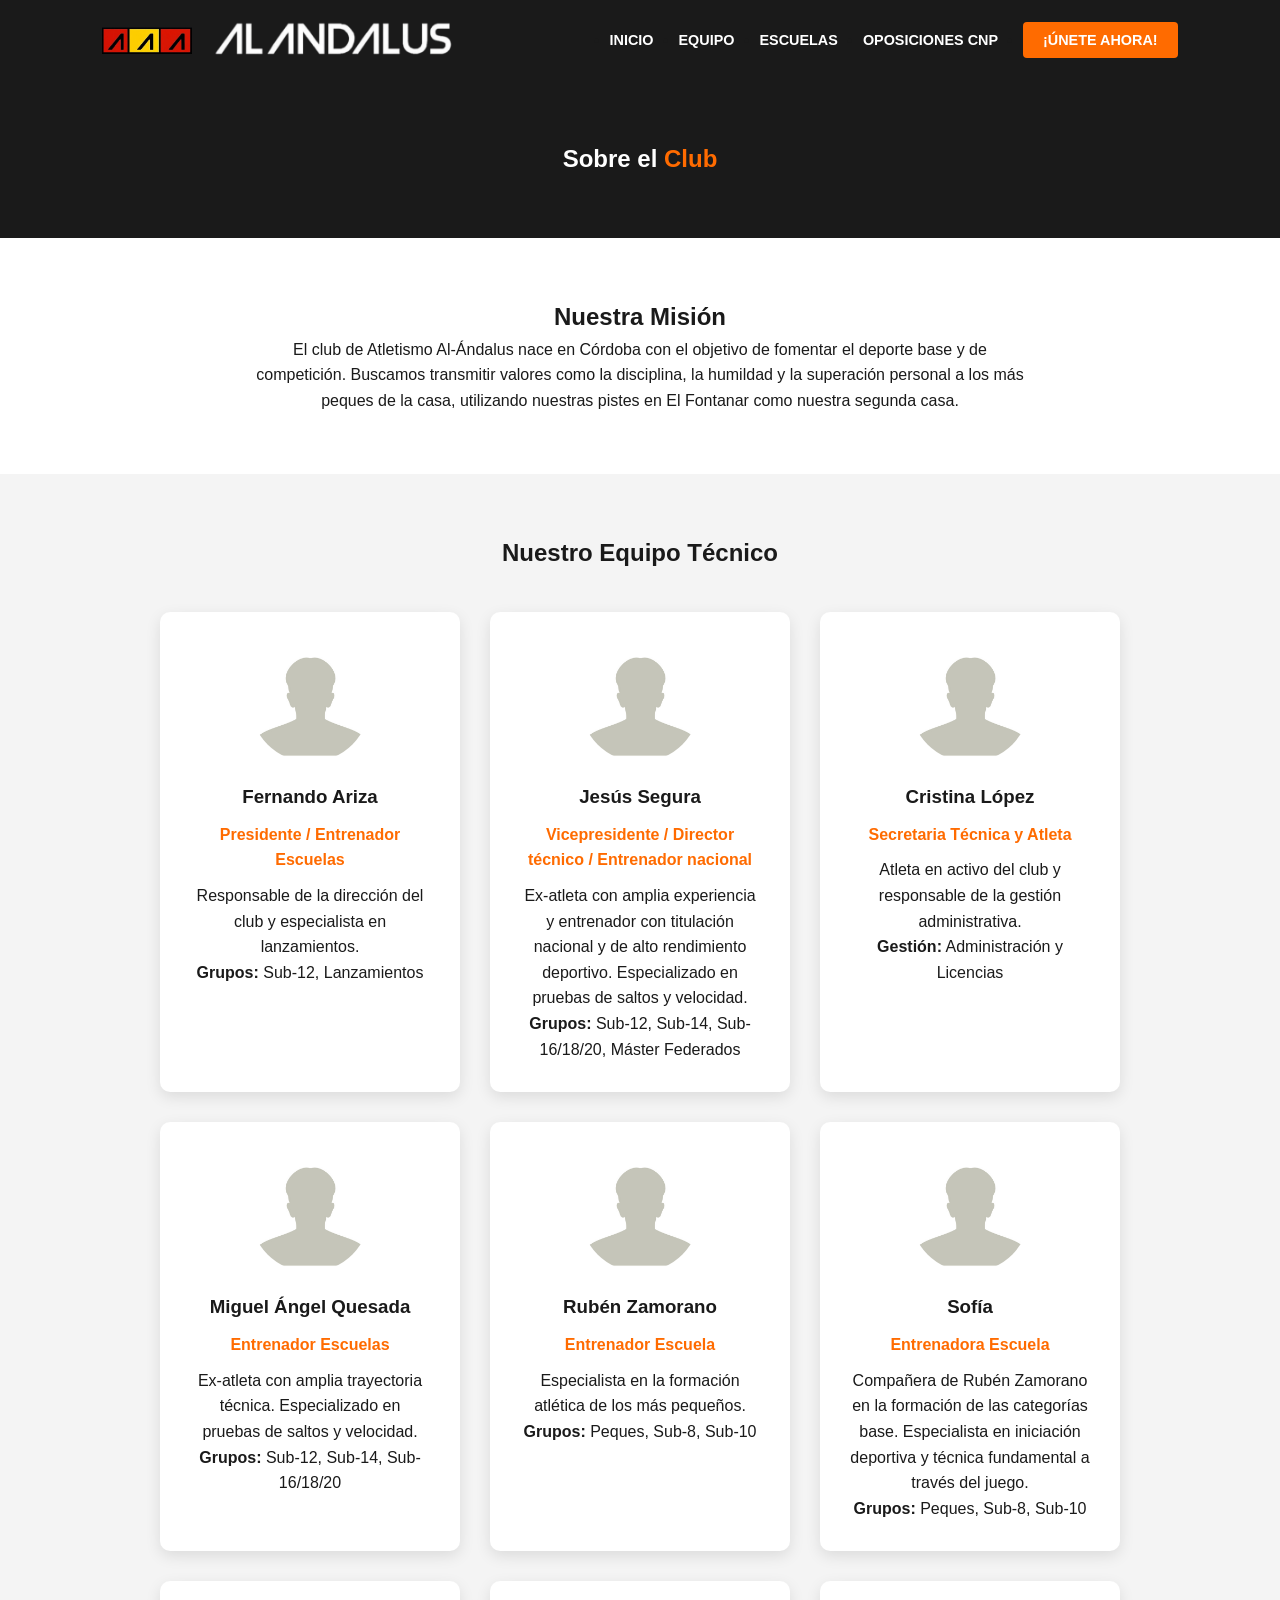
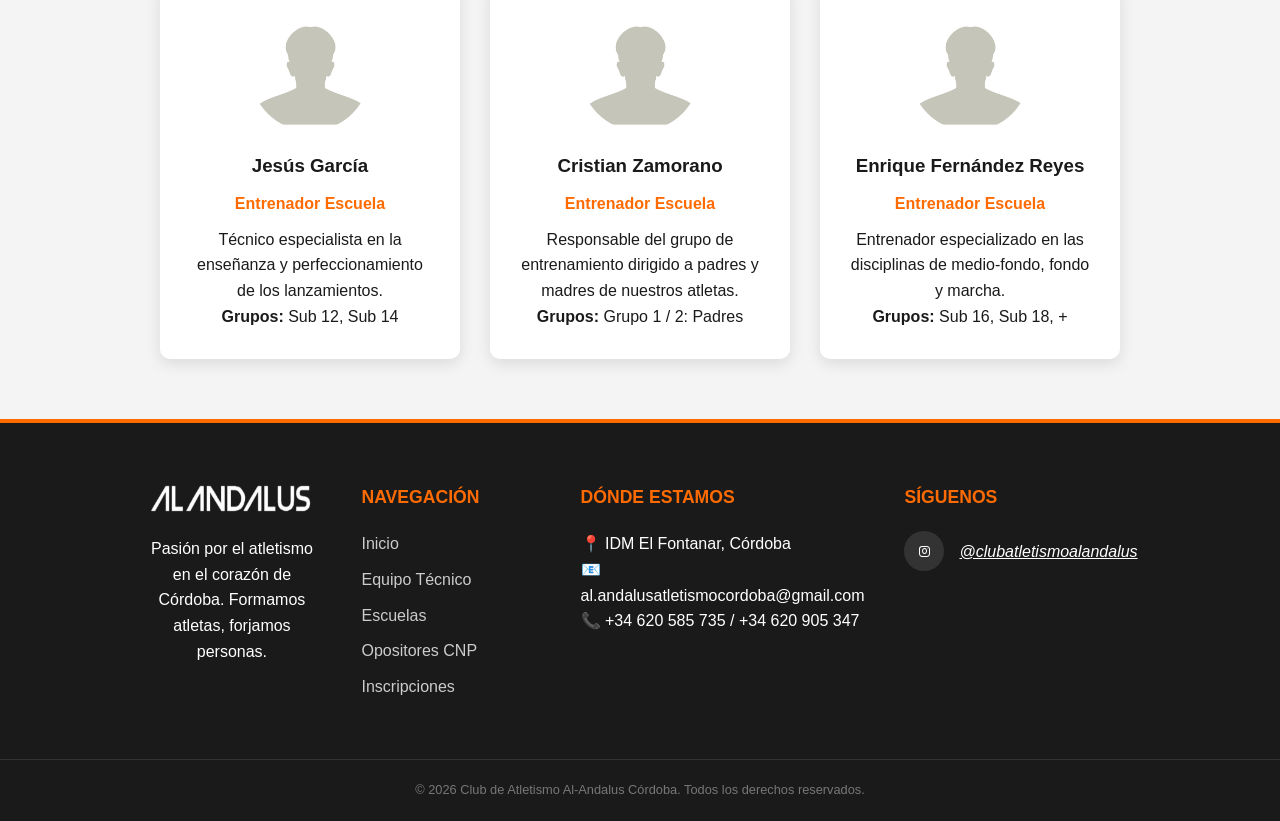
==== equipo.html @ c502e64c "Nuevo entrenador añadido" ====
<!DOCTYPE html>
<html lang="en">

<head>
    <meta charset="UTF-8">
    <meta name="viewport" content="width=device-width, initial-scale=1.0">
    <link rel="preconnect" href="https://fonts.googleapis.com">
    <link rel="preconnect" href="https://fonts.gstatic.com" crossorigin>
    <link href="https://fonts.googleapis.com/css2?family=MedievalSharp&family=swap" rel="stylesheet">
    <link rel="icon" type="image/png" href="logoactual.jpeg">
    <title>Equipo Técnico | Al-Andalus</title>
    <link rel="stylesheet" href="style.css">
    <link rel="stylesheet" href="style-mobile.css">
    <link rel="stylesheet" href="https://cdnjs.cloudflare.com/ajax/libs/font-awesome/6.5.1/css/all.min.css">
</head>

<body>
    <nav class="navbar">
        <div class="logo">
            <img src="logoactual.jpeg" alt="Logo Al-Ándalus" class="escudo">
            <img src="name.png" alt="Logo Al-Ándalus" class="name">
        </div>
        <ul class="nav-links">
            <li><a href="index.html">Inicio</a></li>
            <li><a href="equipo.html">Equipo</a></li>
            <li><a href="escuelas.html">Escuelas</a></li>
            <li><a href="opositores.html">Oposiciones CNP</a></li>
            <li><a href="#inscripciones" class="btn-cta">¡Únete ahora!</a></li>
        </ul>
    </nav>
    <main class="content-page">
        <section class="page-header">
            <h1>Sobre el <span class="highlight">Club</span></h1>
        </section>
        <section class="section-text">
            <h2>Nuestra Misión</h2>
            <p>El club de Atletismo Al-Ándalus nace en Córdoba con el objetivo de fomentar el deporte base y de
                competición. Buscamos transmitir valores como la disciplina, la humildad y la superación personal a los
                más peques de la casa, utilizando nuestras pistes en El Fontanar como nuestra segunda casa.</p>
        </section>
        <section class="coaches-section">
            <h2>Nuestro Equipo Técnico</h2>
            <div class="coaches-grid">
                <div class="coach-card">
                    <img src="entrenador.jpg" alt="Fernando Ariza" class="coach-img">
                    <h3>Fernando Ariza</h3>
                    <p class="role">Presidente / Entrenador Escuelas</p>
                    <p>Responsable de la dirección del club y especialista en lanzamientos.</p>
                    <p><strong>Grupos:</strong> Sub-12, Lanzamientos</p>
                </div>
                <div class="coach-card">
                    <img src="entrenador.jpg" alt="Jesús Segura" class="coach-img">
                    <h3>Jesús Segura</h3>
                    <p class="role">Vicepresidente / Director técnico / Entrenador nacional</p>
                    <p>Ex-atleta con amplia experiencia y entrenador con titulación nacional y de alto rendimiento
                        deportivo. Especializado en pruebas de saltos y velocidad.</p>
                    <p><strong>Grupos:</strong> Sub-12, Sub-14, Sub-16/18/20, Máster Federados</p>
                </div>
                <div class="coach-card">
                    <img src="entrenador.jpg" alt="Cristina López" class="coach-img">
                    <h3>Cristina López</h3>
                    <p class="role">Secretaria Técnica y Atleta</p>
                    <p>Atleta en activo del club y responsable de la gestión administrativa.</p>
                    <p><strong>Gestión:</strong> Administración y Licencias</p>
                </div>
                <div class="coach-card">
                    <img src="entrenador.jpg" alt="Miguel Ángel Quesada" class="coach-img">
                    <h3>Miguel Ángel Quesada</h3>
                    <p class="role">Entrenador Escuelas</p>
                    <p>Ex-atleta con amplia trayectoria técnica. Especializado en pruebas de saltos y velocidad.</p>
                    <p><strong>Grupos:</strong> Sub-12, Sub-14, Sub-16/18/20</p>
                </div>
                <div class="coach-card">
                    <img src="entrenador.jpg" alt="Rubén Zamorano" class="coach-img">
                    <h3>Rubén Zamorano</h3>
                    <p class="role">Entrenador Escuela</p>
                    <p>Especialista en la formación atlética de los más pequeños.</p>
                    <p><strong>Grupos:</strong> Peques, Sub-8, Sub-10</p>
                </div>
                <div class="coach-card">
                    <img src="entrenador.jpg" alt="Sofía" class="coach-img">
                    <h3>Sofía</h3>
                    <p class="role">Entrenadora Escuela</p>
                    <p>Compañera de Rubén Zamorano en la formación de las categorías base. Especialista en iniciación
                        deportiva y técnica fundamental a través del juego.</p>
                    <p><strong>Grupos:</strong> Peques, Sub-8, Sub-10</p>
                </div>
                <div class="coach-card">
                    <img src="entrenador.jpg" alt="Jesús García" class="coach-img">
                    <h3>Jesús García</h3>
                    <p class="role">Entrenador Escuela</p>
                    <p>Técnico especialista en la enseñanza y perfeccionamiento de los lanzamientos.</p>
                    <p><strong>Grupos:</strong> Sub 12, Sub 14</p>
                </div>
                <div class="coach-card">
                    <img src="entrenador.jpg" alt="Cristian Zamorano" class="coach-img">
                    <h3>Cristian Zamorano</h3>
                    <p class="role">Entrenador Escuela</p>
                    <p>Responsable del grupo de entrenamiento dirigido a padres y madres de nuestros atletas.</p>
                    <p><strong>Grupos:</strong> Grupo 1 / 2: Padres</p>
                </div>
                <div class="coach-card">
                    <img src="entrenador.jpg" alt="Enrique Fernández Reyes" class="coach-img">
                    <h3>Enrique Fernández Reyes</h3>
                    <p class="role">Entrenador Escuela</p>
                    <p>Entrenador especializado en las disciplinas de medio-fondo, fondo y marcha.</p>
                    <p><strong>Grupos:</strong> Sub 16, Sub 18, +</p>
                </div>
            </div>
        </section>
    </main>
    <footer class="footer">
        <div class="footer-container">
            <div class="footer-column about">
                <img src="name.png" alt="Logo Al-Ándalus" class="footer-logo">
                <p>Pasión por el atletismo en el corazón de Córdoba. Formamos atletas, forjamos personas.</p>
            </div>
            <div class="footer-column links">
                <h4>Navegación</h4>
                <ul>
                    <li><a href="index.html">Inicio</a></li>
                    <li><a href="equipo.html">Equipo Técnico</a></li>
                    <li><a href="escuelas.html">Escuelas</a></li>
                    <li><a href="opositores.html">Opositores CNP</a></li>
                    <li><a href="index.html#inscripciones">Inscripciones</a></li>
                </ul>
            </div>

            <div class="footer-column contact">
                <h4>Dónde estamos</h4>
                <p>📍 IDM El Fontanar, Córdoba</p>
                <p>📧 al.andalusatletismocordoba@gmail.com</p>
                <p>📞 +34 620 585 735 / +34 620 905 347</p>
            </div>

            <div class="footer-column social">
                <h4>Síguenos</h4>
                <div class="social-links">
                    <a href="https://www.instagram.com/clubdeatletismoalandalus?utm_source=ig_web_button_share_sheet&igsh=ZDNlZDc0MzIxNw=="
                        class="social-icon" aria-label="Instagram">
                        <i class="fa-brands fa-instagram"></i>
                    </a>
                    <a href="https://www.instagram.com/clubdeatletismoalandalus?utm_source=ig_web_button_share_sheet&igsh=ZDNlZDc0MzIxNw=="
                        class="link"><em>@clubatletismoalandalus</em></a>
                </div>
            </div>
        </div>
        <div class="footer-bottom">
            <p>&copy; 2026 Club de Atletismo Al-Andalus Córdoba. Todos los derechos reservados.</p>
        </div>
    </footer>
</body>

</html>
---- style.css ----
:root {
    --naranja: #FF6B00;
    --negro: #1A1A1A;
    --blanco: #ffffff;
    --gris-claro: #f4f4f4;
}

* {
    margin: 0;
    padding: 0;
    box-sizing: border-box;
}

.logo {
    display: flex;
    align-items: center;
    gap: 10px;
    flex-shrink: 0;
}

.name {
    height: 40px;
    width: auto;
    max-width: 100%;
    display: block;
}

.escudo {
    height: 27px;
    width: auto;
    max-width: 100%;
    display: block;
}

body {
    font-family: 'Montserrat', sans-serif;
    line-height: 1.6;
    color: var(--negro);
    background-color: var(--blanco);
}

.navbar {
    display: flex;
    justify-content: space-between;
    align-items: center;
    padding: 20px 8%;
    background-color: var(--negro);
    position: relative;
    top: 0;
    z-index: 1000;
}

.logo {
    font-family: "MedievalSharp", cursive;
    font-weight: bold;
    font-size: 2.5rem;
    letter-spacing: 2px;
    color: var(--naranja);
}

.nav-links {
    display: flex !important;
    flex-direction: row;
    align-items: center;
    gap: 25px;
}

.nav-links li a {
    color: var(--blanco);
    text-decoration: none;
    font-weight: 700;
    font-size: 0.9rem;
    text-transform: uppercase;
    transition: 0.3s;
}

.nav-links li a:hover {
    color: var(--naranja);
}

.nav-links li a:hover::after {
    width: 100%;
}

.nav-links li a.btn-cta {
    background: var(--naranja);
    padding: 10px 20px;
    border-radius: 4px;
    color: var(--blanco) !important;
}

.nav-links li a.btn-cta::after {
    display: none;
}

.nav-links li a.btn-cta:hover {
    background: #e65a00;
    transform: translateY(-2px);
    box-shadow: 0 4px 15px rgba(255, 107, 0, 0.3);
}

.btn-cta {
    background: var(--naranja);
    padding: 0.6rem 1.2rem;
    border-radius: 5px;
    transition: 0.3s;
}

html {
    scroll-behavior: smooth;
}

.hero {
    height: 80vh;
    background: linear-gradient(rgba(0, 0, 0, 0.7), rgba(0, 0, 0, 0.7)), url(hero.jpg) no-repeat center center/cover;
    display: flex;
    align-items: center;
    justify-content: center;
    text-align: center;
    color: var(--blanco);
}

.hero-content h1 {
    font-size: 3.5rem;
    font-weight: 900;
    margin-bottom: 1rem;
}

.highlight {
    color: var(--naranja);
}

.hero-btns {
    margin-top: 2rem;
}

.btn-primary,
.btn-secondary {
    padding: 1rem 2rem;
    text-decoration: none;
    font-weight: 700;
    border-radius: 5px;
    margin: 0 10px;
    display: inline-block;
    transition: 0.3s;
}

.btn-primary {
    background: var(--naranja);
    color: var(--blanco);
}

.btn-secondary {
    border: 2px solid var(--blanco);
    color: var(--blanco);
}

.btn-primary:hover {
    background: #e65a00;
}

.container {
    display: flex;
    justify-content: center;
    gap: 2rem;
    padding: 4rem 10%;
    margin-top: -50px;
}

.feature-card {
    background: var(--blanco);
    padding: 2rem;
    border-radius: 10px;
    box-shadow: 0 10px 30px rgba(0, 0, 0, 0.1);
    text-align: center;
    flex: 1;
}

.feature-card.highlighted {
    border-bottom: 5px solid var(--naranja);
}

.feature-card h3 {
    margin-bottom: 1rem;
    color: var(--negro);
}

.footer {
    background-color: var(--negro);
    color: var(--blanco);
    padding: 60px 0 20px 0;
    border-top: 4px solid var(--naranja);
}

.footer-container {
    max-width: 1200px;
    margin: 0 auto;
    display: grid;
    grid-template-columns: repeat(4, 1fr);
    gap: 40px;
    padding: 0 8%;
}

.footer-column h4 {
    color: var(--naranja);
    margin-bottom: 20px;
    text-transform: uppercase;
    font-size: 1.1rem;
    font-weight: 700;
}

.footer-column.about {
    text-align: center;
}

.footer-logo {
    height: 33px;
    width: auto;
    max-width: 100%;
    display: flex;
    justify-content: center;
    margin: 0 auto 20px auto;
}

.footer-column ul {
    list-style: none;
}

.footer-column ul li {
    margin-bottom: 10px;
}

.footer-column ul li a {
    color: #ccc;
    text-decoration: none;
    transition: 0.3s;
}

.footer-column ul li a:hover {
    color: var(--naranja);
    padding-left: 5px;
}

.social-links {
    display: flex;
    gap: 15px;
    align-items: center;
}

.social-icon {
    display: flex;
    align-items: center;
    justify-content: center;
    width: 40px;
    height: 40px;
    background-color: #333;
    border-radius: 50%;
    color: var(--blanco);
    text-decoration: none;
    font-weight: bold;
    font-size: 0.8rem;
    transition: 0.3s;
}

.link {
    color: #fff !important;
    text-decoration: underline;
    transition: 0.3s;
}

.link:hover {
    color: var(--naranja) !important;
    transform: translateY(-5px);
}

.social-icon:hover {
    background-color: var(--naranja);
    transform: translateY(-5px);
}

.footer-bottom {
    text-align: center;
    margin-top: 50px;
    padding: 20px 8% 0 8%;
    border-top: 1px solid #333;
    font-size: 0.8rem;
    color: #777;
}

.inscripcion-section {
    padding: 80px 10%;
    background: #fdfdfd;
}

.container-form {
    max-width: 600px;
    margin: 0 auto;
    text-align: center;
}

.form-section {
    margin-top: 40px;
}

.form-section h2,
.form-section p {
    text-align: center;
    font-weight: bold;
    margin: 20px 20px;
}

.form-contacto {
    margin-top: 30px;
}

.form-group {
    margin-bottom: 20px;
}

.form-group input,
.form-group select,
.form-group textarea {
    width: 100%;
    padding: 15px;
    border: 2px solid #ddd;
    border-radius: 5px;
    font-family: 'Montserrat', sans-serif;
    font-size: 1rem;
    transition: 0.3s;
}

.form-group input:focus,
.form-group textarea:focus {
    border-color: var(--naranja);
    outline: none;
}

.btn-submit {
    background: var(--naranja);
    color: var(--blanco);
    border: none;
    padding: 15px 30px;
    font-size: 1rem;
    font-weight: 700;
    border-radius: 5px;
    cursor: pointer;
    width: 100%;
    transition: 0.3s;
}

.btn-submit:hover {
    background: var(--negro);
}

.page-header {
    background: var(--negro);
    padding: 60px 10%;
    text-align: center;
    color: var(--blanco);
}

.section-text {
    padding: 60px 20%;
    text-align: center;
}

.coaches-section {
    padding: 60px 10%;
    background: var(--gris-claro);
    text-align: center;
}

.coaches-grid {
    display: flex;
    flex-wrap: wrap;
    gap: 30px;
    margin-top: 40px;
    justify-content: center;
    align-items: stretch;
}

.coach-card {
    background: var(--blanco);
    padding: 30px;
    border-radius: 10px;
    box-shadow: 0 5px 15px rgba(0, 0, 0, 0.1);
    display: flex;
    flex-direction: column;
    align-items: center;
    text-align: center;
    transition: 0.3s;
    overflow: hidden;
    width: 300px;
}

.coach-card:hover {
    transform: translateY(8px);
    background-color: #ff7b00c5;
    box-shadow: #000000;
}

.coach-img {
    width: 120px;
    height: 120px;
    background: #ddd;
    border-radius: 50%;
    margin-bottom: 20px;
    flex-shrink: 0;
    background-size: cover;
    background-position: center;
}

.coach-card h3 {
    margin: 0 0 10px 0;
}

.coach-card .role {
    color: var(--naranja);
    font-weight: 700;
    margin-bottom: 10px;
}

.grid-grupos {
    display: grid;
    grid-template-columns: repeat(3, 1fr);
    gap: 20px;
    margin-top: 30px;
}

.card-grupo {
    background: #fff;
    padding: 20px;
    border-left: 5px solid var(--naranja);
    box-shadow: 0 4px 6px var(--naranja);
    transition: 0.3s;
}

.card-grupo:hover {
    background: #ffb35d;
    transform: translateY(-5px);
}

.pricing-container {
    background: var(--negro);
    color: var(--blanco);
    padding: 30px;
    border-radius: 10px;
    text-align: center;
    margin-top: 10px;
}

.bank-info {
    margin-top: 20px;
    padding: 15px;
    background: rgba(255, 255, 255, 0.1);
}

.faq-list {
    list-style: none;
    max-width: 800px;
    margin: 0 auto;
}

.faq-list li {
    padding: 15px;
    border-bottom: 1px solid #ddd;
}

.info-section {
    margin-top: 40px;
    margin-bottom: 30px;
}

.info-section h2 {
    text-align: center;
}

.importante {
    text-align: center;
    color: red;
    font-weight: bold;
}

.noticias-section {
    padding: 60px 10%;
    background: #fff;
    width: 100%;
    box-sizing: border-box;
}

.grid-noticias {
    display: grid;
    grid-template-columns: repeat(auto-fit, minmax(300px, 1fr));
    gap: 30px;
    width: 100%;
    margin-top: 30px;
}

.noticia-card {
    background: #fff;
    padding: 25px;
    border: 1px solid #eee;
    border-radius: 8px;
    display: flex;
    flex-direction: column;
    min-height: 300px;
    width: 100%;
    box-sizing: border-box;
    text-align: left;
}

.noticia-card h3 {
    margin: 15px 0;
    font-size: 1.4rem;
    line-height: 1.2;
}

.noticia-card p {
    flex-grow: 1;
    margin-bottom: 20px;
    color: #444;
    line-height: 1.6;
}

.read-more {
    color: var(--naranja);
    text-decoration: none;
    font-weight: bold;
    border-top: 2px solid var(--naranja);
    padding-top: 10px;
    display: inline-block;
    width: fit-content;
}

.noticia-card:hover {
    border-color: var(--naranja);
    ;
}

.fecha {
    color: var(--naranja);
    font-size: 0.9rem;
    font-weight: bold;
}

.galeria-section {
    padding: 60px 10%;
    background-color: var(--gris-claro);
}

.grid-galeria {
    display: grid;
    grid-template-columns: repeat(auto-fit, minmax(250px, 1fr));
    gap: 15px;
    margin-top: 30px;
}

.img-box {
    height: 250px;
    background-color: #ccc;
    background-size: cover;
    background-position: center;
    border-radius: 8px;
    cursor: pointer;
    transition: 0.3s;
}

.img-box:hover {
    transform: scale(1.02);
}

.coach-card-op {
    max-width: auto;
    text-align: center;
    padding: 40px;
    background: #fff;
    border-radius: 15px;
    box-shadow: 0 10px 30px rgba(0, 0, 0, 0.1);
}

.opositores-form {
    max-width: 600px;
    margin: 40px auto;
    background: #fff;
    padding: 40px;
    border-radius: 15px;
    box-shadow: 0 10px 30px rgba(0, 0, 0, 0.1);
}

.form-group-row {
    display: flex;
    gap: 20px;
}

.form-group-row .form-group {
    flex: 1;
}

.opositores-form label {
    display: block;
    margin-bottom: 8px;
    font-weight: 700;
    text-align: left;
}

.opositores-form input,
.opositores-form select,
.opositores-form textarea {
    width: 100%;
    padding: 12px;
    margin-bottom: 20px;
    border: 1px solid #ccc;
    border-radius: 6px;
    font-family: inherit;
}

.contacto-directo {
    text-align: center;
    padding: 40px 20px;
    background: #f4f4f4;
    border-radius: 15px;
    margin: 40px auto;
    max-width: 600px;
}

.botones-contacto {
    margin-top: 20px;
}

.btn-whatsapp {
    display: inline-block;
    background-color: #25d366;
    color: white;
    padding: 15px 30px;
    border-radius: 50px;
    text-decoration: none;
    font-weight: bold;
    font-size: 1.1rem;
    transition: 0.3s;
    margin-bottom: 20px;
}

.btn-whatsapp:hover {
    background-color: #128c7e;
    transform: translateY(-3px);
}

.telefonos a {
    color: var(--negro);
    text-decoration: none;
    font-size: 1.2rem;
    font-weight: bold;
    transition: 0.3s;
}

.telefonos a:hover {
    color: var(--naranja);
}

.ubicación-opositores {
    padding: 60px 10%;
    background: var(--blanco);
    text-align: center;
}

.ubicacion-container {
    display: flex;
    flex-wrap: wrap;
    gap: 40px;
    margin-top: 30px;
    align-items: center;
}

.ubicacion-info {
    flex: 1;
    min-width: 300px;
    text-align: left;
}

.ubicacion-info p {
    margin-bottom: 15px;
    font-size: 1.1rem;
}

.mapa-placeholder {
    flex: 1;
    min-width: 300px;
    border-radius: 10px;
    overflow: hidden;
    box-shadow: 0 5px 15px rgba(0, 0, 0, 0.1);
    margin-top: 20px;
}

.sponsors-section {
    padding: 50px 20px;
    background-color: #f8f9fa;
    width: 100%;
    box-sizing: border-box;
    text-align: center;
}


.sponsors-container {
    display: block;
    margin-top: 30px;
    text-align: center;
}

.sponsors-container img {
    display: inline-block;
    vertical-align: middle;
    width: 200px;
    height: auto;
    margin: 20px;
    transition: 0.3s;
}

.sponsors-container img:hover {
    transform: scale(1.05);
}

.article-page p {
    margin-bottom: 20px;
    font-size: 1.1rem;
}

.article-page h1 {
    margin-bottom: 20px;
    text-transform: uppercase;
    font-size: 1.7rem;
    font-weight: 700;
    text-align: center;
}
---- style-mobile.css ----
@media (max-width: 768px) {
    .navbar {
        flex-direction: column;
        padding: 15px;
    }

    .nav-links {
        margin-top: 15px;
        gap: 15px;
        flex-wrap: wrap;
        justify-content: center;
    }

    .nav-links li a {
        font-size: 0.8rem;
    }

    .hero {
        height: 60vh;
    }

    .hero-content h1 {
        font-size: 2.2rem;
        padding: 0 10px;
    }

    .hero-btns {
        display: flex;
        flex-direction: column;
        gap: 10px;
        padding: 0 20px;
    }

    .btn-primary,
    .btn-secondary {
        margin: 0;
        width: 100%;
    }

    .container {
        flex-direction: column;
        margin-top: 0;
        padding: 2rem 5%;
    }

    .feature-card {
        width: 100%;
    }

    .grid-categorias {
        grid-template-columns: 1fr;
    }

    .grid-grupos {
        grid-template-columns: repeat(1, 1fr);
    }

    .footer-container {
        display: grid;
        grid-template-columns: 1fr;
        text-align: center;
        align-items: center;
    }

    .social-links {
        justify-content: center;
    }

    .footer-column h4::after {
        content: '';
        display: block;
        width: 40px;
        height: 2px;
        background: var(--naranja);
        margin: 10px auto;
    }

    .sponsors-container img {
        width: 130px;
        margin: 10px;
    }
}
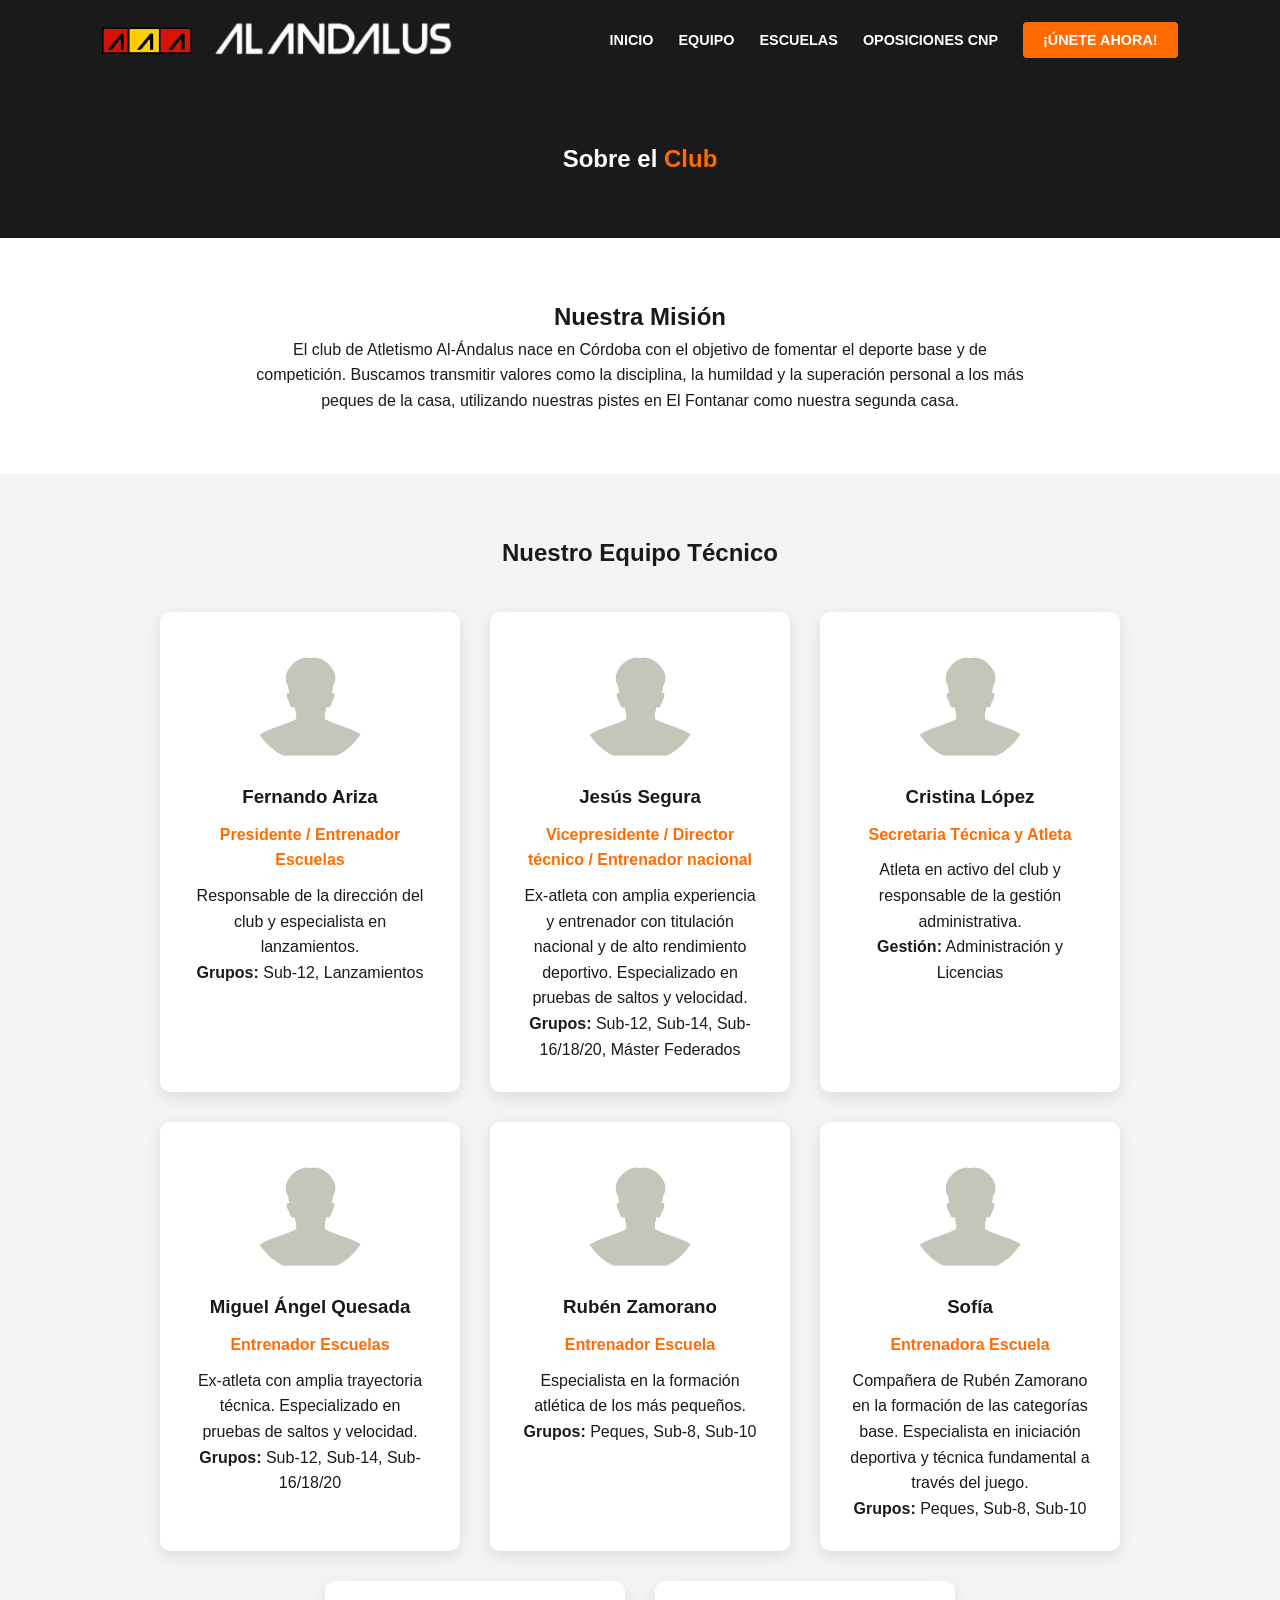
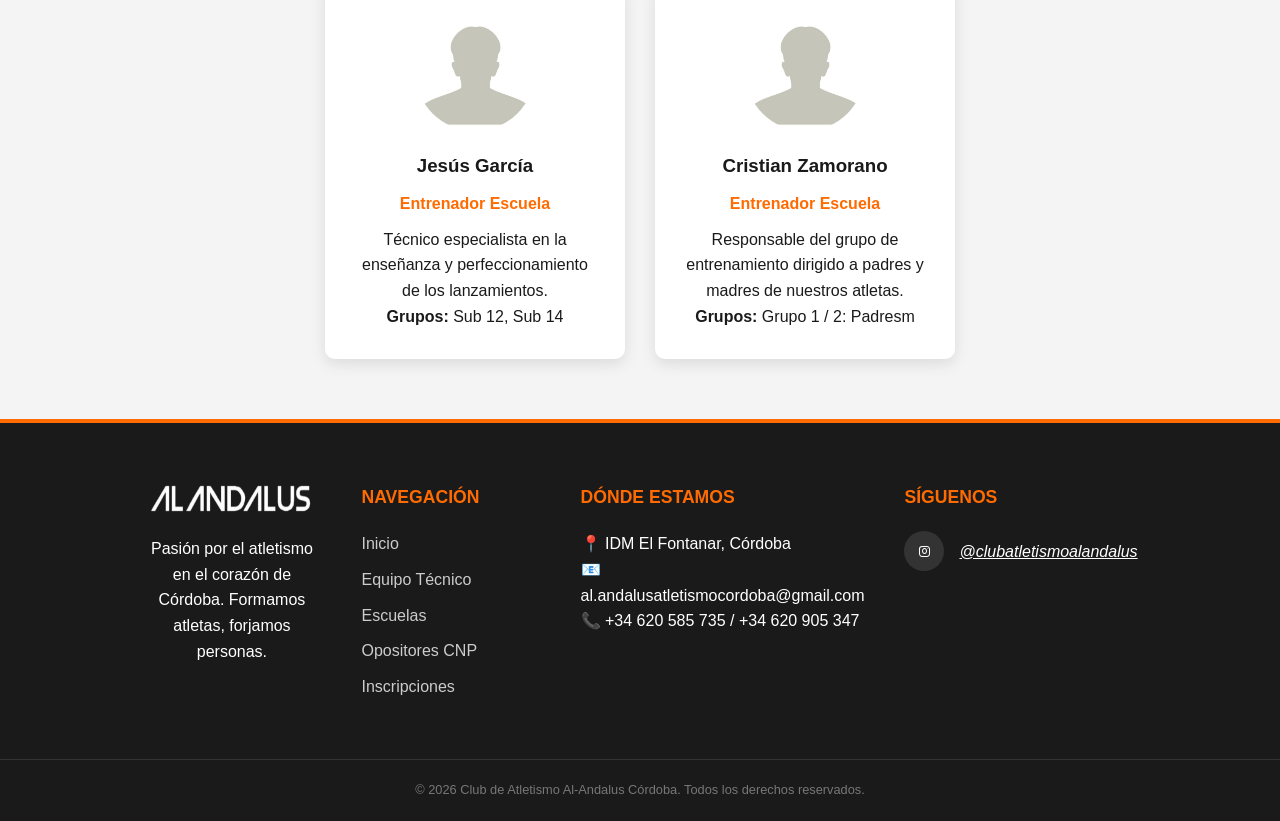
==== commit 74088481: "No funciona" ====
--- a/equipo.html
+++ b/equipo.html
@@ -97,14 +97,7 @@
                     <h3>Cristian Zamorano</h3>
                     <p class="role">Entrenador Escuela</p>
                     <p>Responsable del grupo de entrenamiento dirigido a padres y madres de nuestros atletas.</p>
-                    <p><strong>Grupos:</strong> Grupo 1 / 2: Padres</p>
-                </div>
-                <div class="coach-card">
-                    <img src="entrenador.jpg" alt="Enrique Fernández Reyes" class="coach-img">
-                    <h3>Enrique Fernández Reyes</h3>
-                    <p class="role">Entrenador Escuela</p>
-                    <p>Entrenador especializado en las disciplinas de medio-fondo, fondo y marcha.</p>
-                    <p><strong>Grupos:</strong> Sub 16, Sub 18, +</p>
+                    <p><strong>Grupos:</strong> Grupo 1 / 2: Padresm</p>
                 </div>
             </div>
         </section>
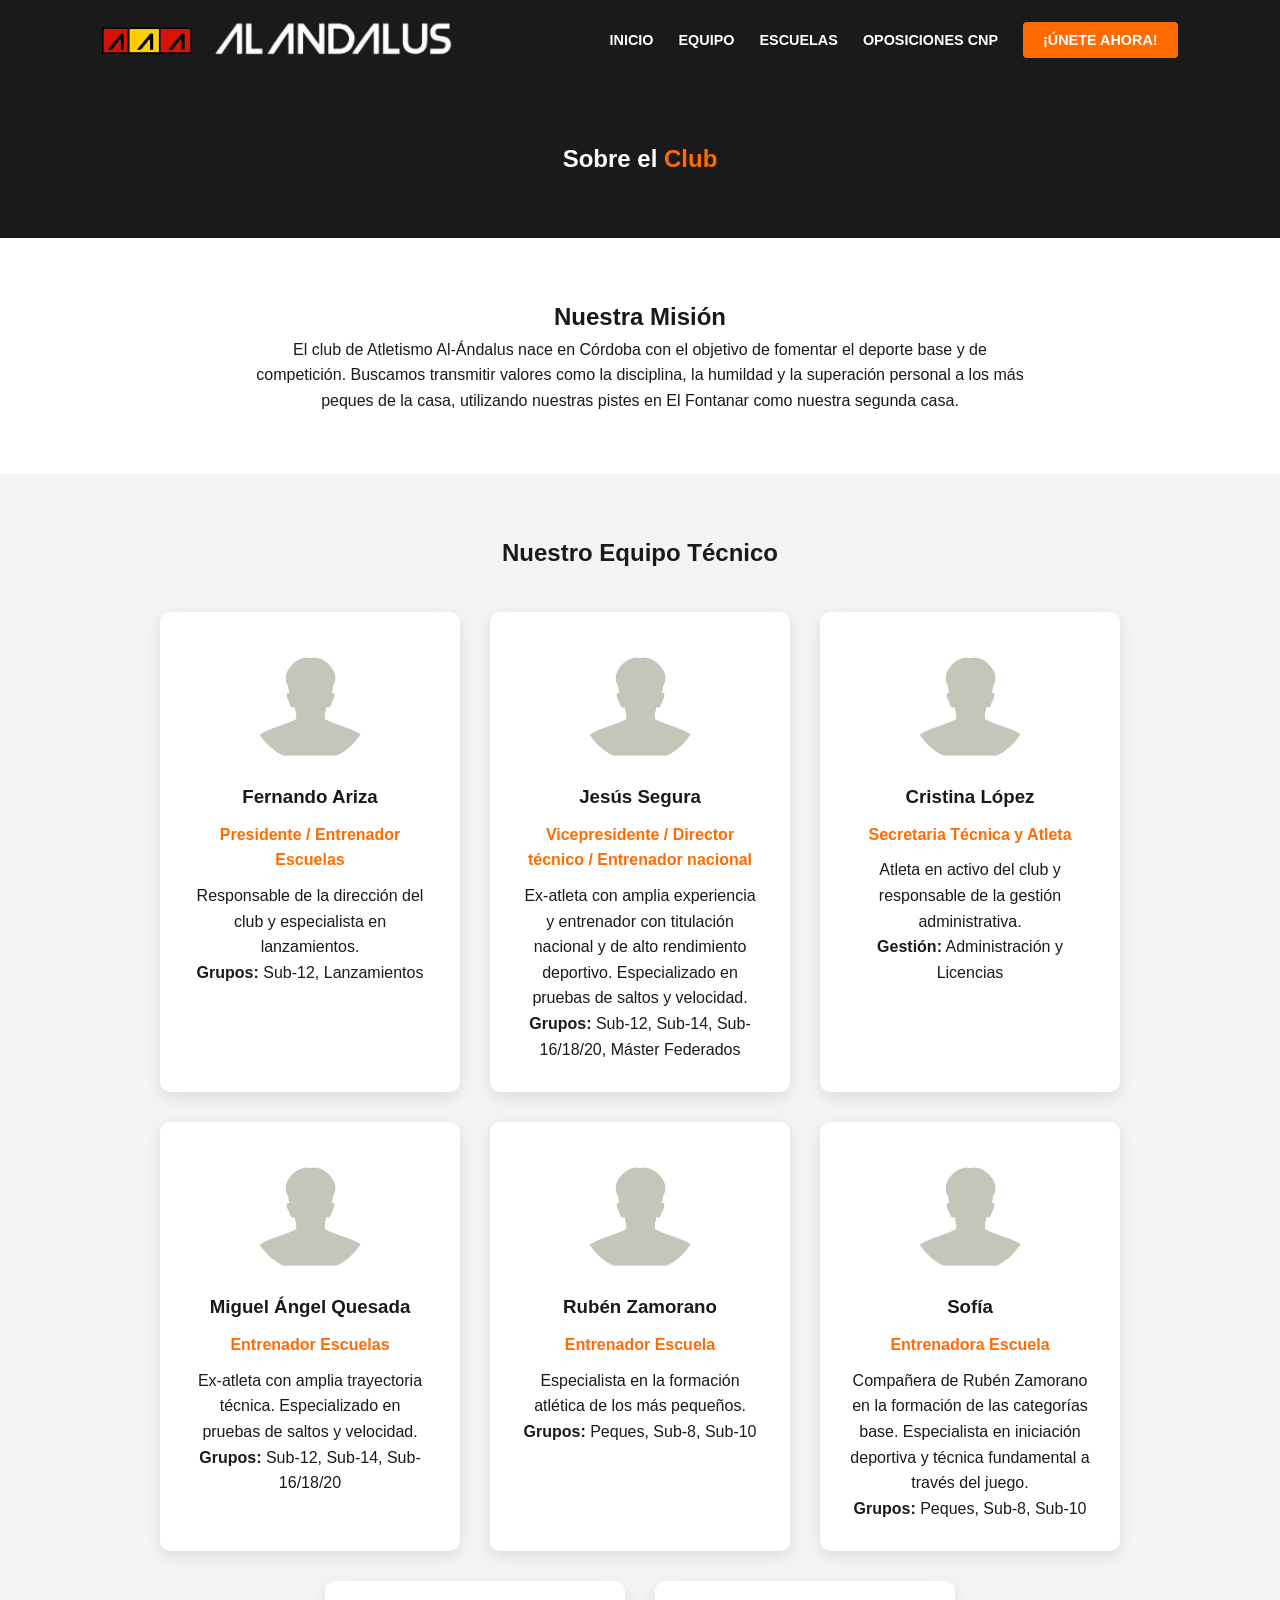
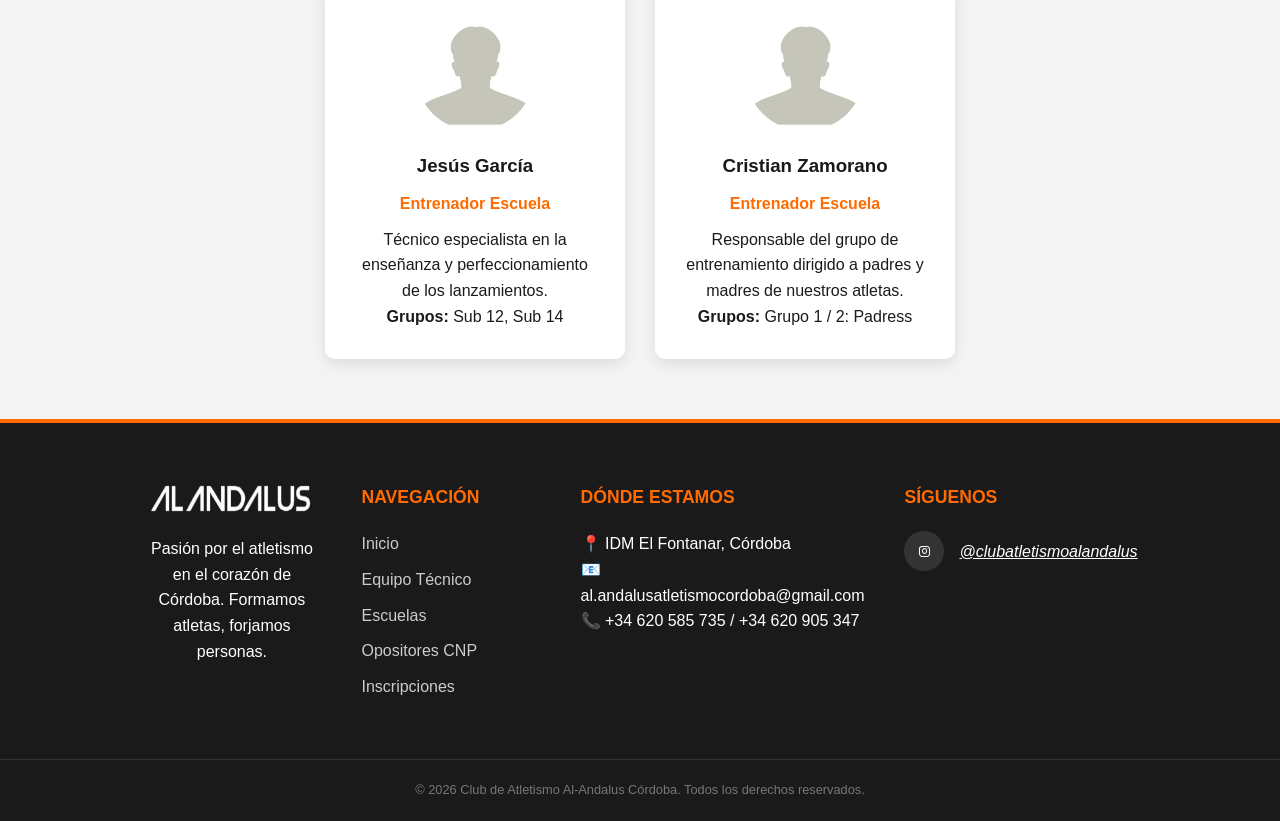
==== commit 0b27d8ad: "m" ====
--- a/equipo.html
+++ b/equipo.html
@@ -97,7 +97,7 @@
                     <h3>Cristian Zamorano</h3>
                     <p class="role">Entrenador Escuela</p>
                     <p>Responsable del grupo de entrenamiento dirigido a padres y madres de nuestros atletas.</p>
-                    <p><strong>Grupos:</strong> Grupo 1 / 2: Padresm</p>
+                    <p><strong>Grupos:</strong> Grupo 1 / 2: Padress</p>
                 </div>
             </div>
         </section>
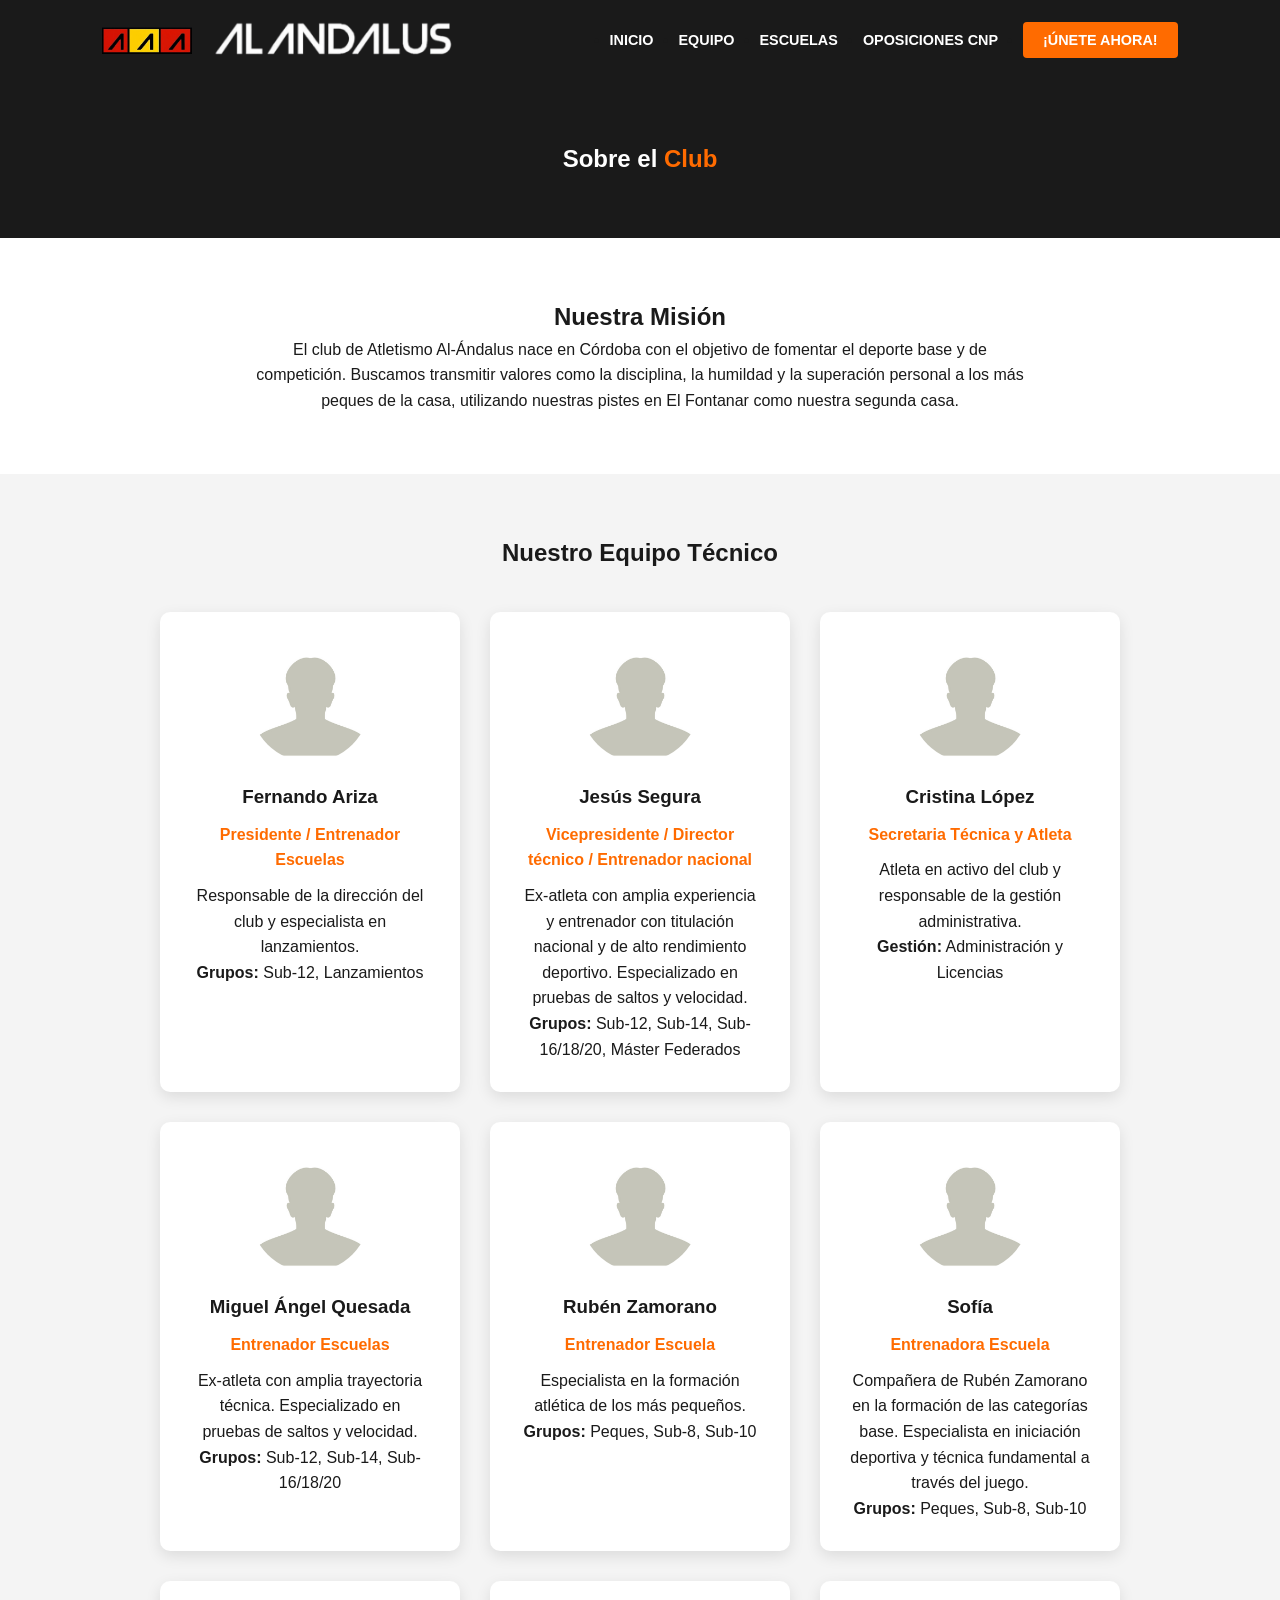
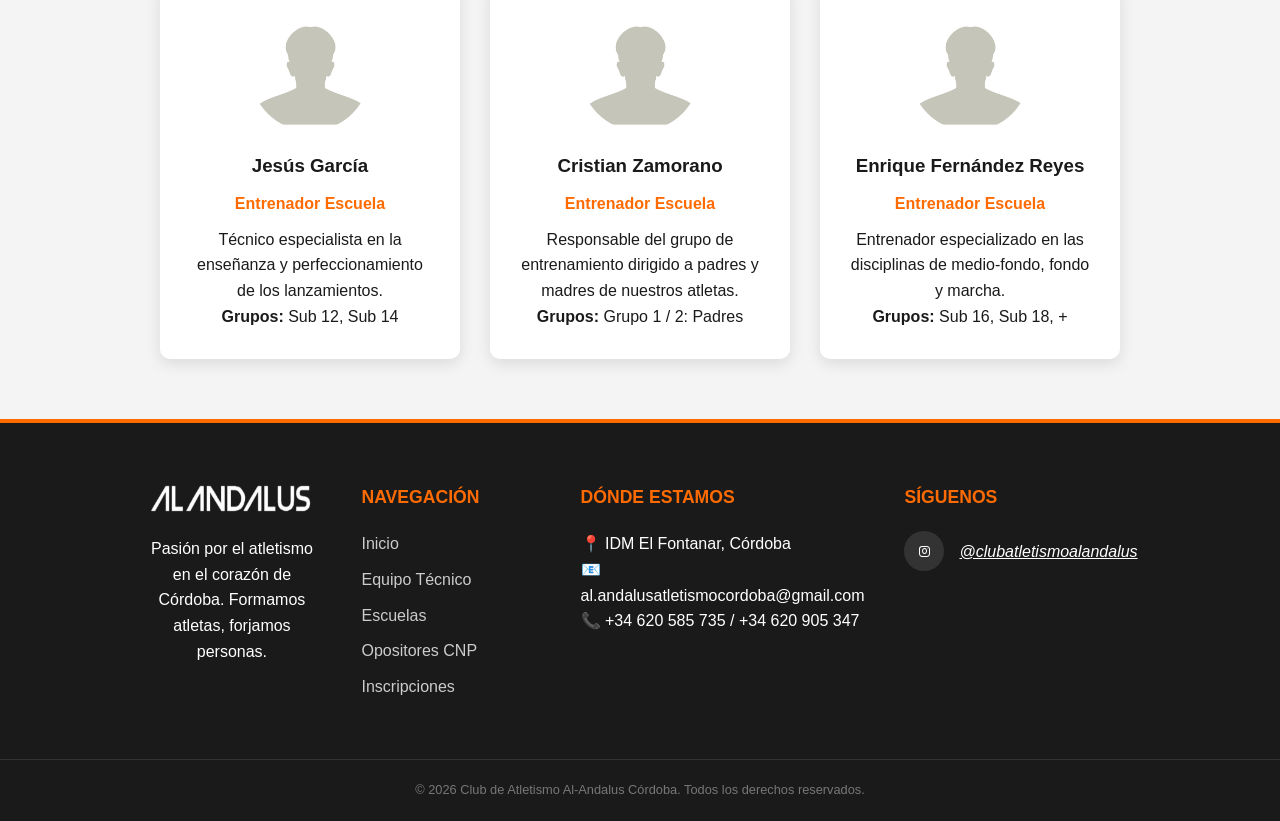
==== commit f72a75cf: "Actualizado" ====
--- a/equipo.html
+++ b/equipo.html
@@ -97,7 +97,14 @@
                     <h3>Cristian Zamorano</h3>
                     <p class="role">Entrenador Escuela</p>
                     <p>Responsable del grupo de entrenamiento dirigido a padres y madres de nuestros atletas.</p>
-                    <p><strong>Grupos:</strong> Grupo 1 / 2: Padress</p>
+                    <p><strong>Grupos:</strong> Grupo 1 / 2: Padres</p>
+                </div>
+                <div class="coach-card">
+                    <img src="entrenador.jpg" alt="Enrique Fernández Reyes" class="coach-img">
+                    <h3>Enrique Fernández Reyes</h3>
+                    <p class="role">Entrenador Escuela</p>
+                    <p>Entrenador especializado en las disciplinas de medio-fondo, fondo y marcha.</p>
+                    <p><strong>Grupos:</strong> Sub 16, Sub 18, +</p>
                 </div>
             </div>
         </section>
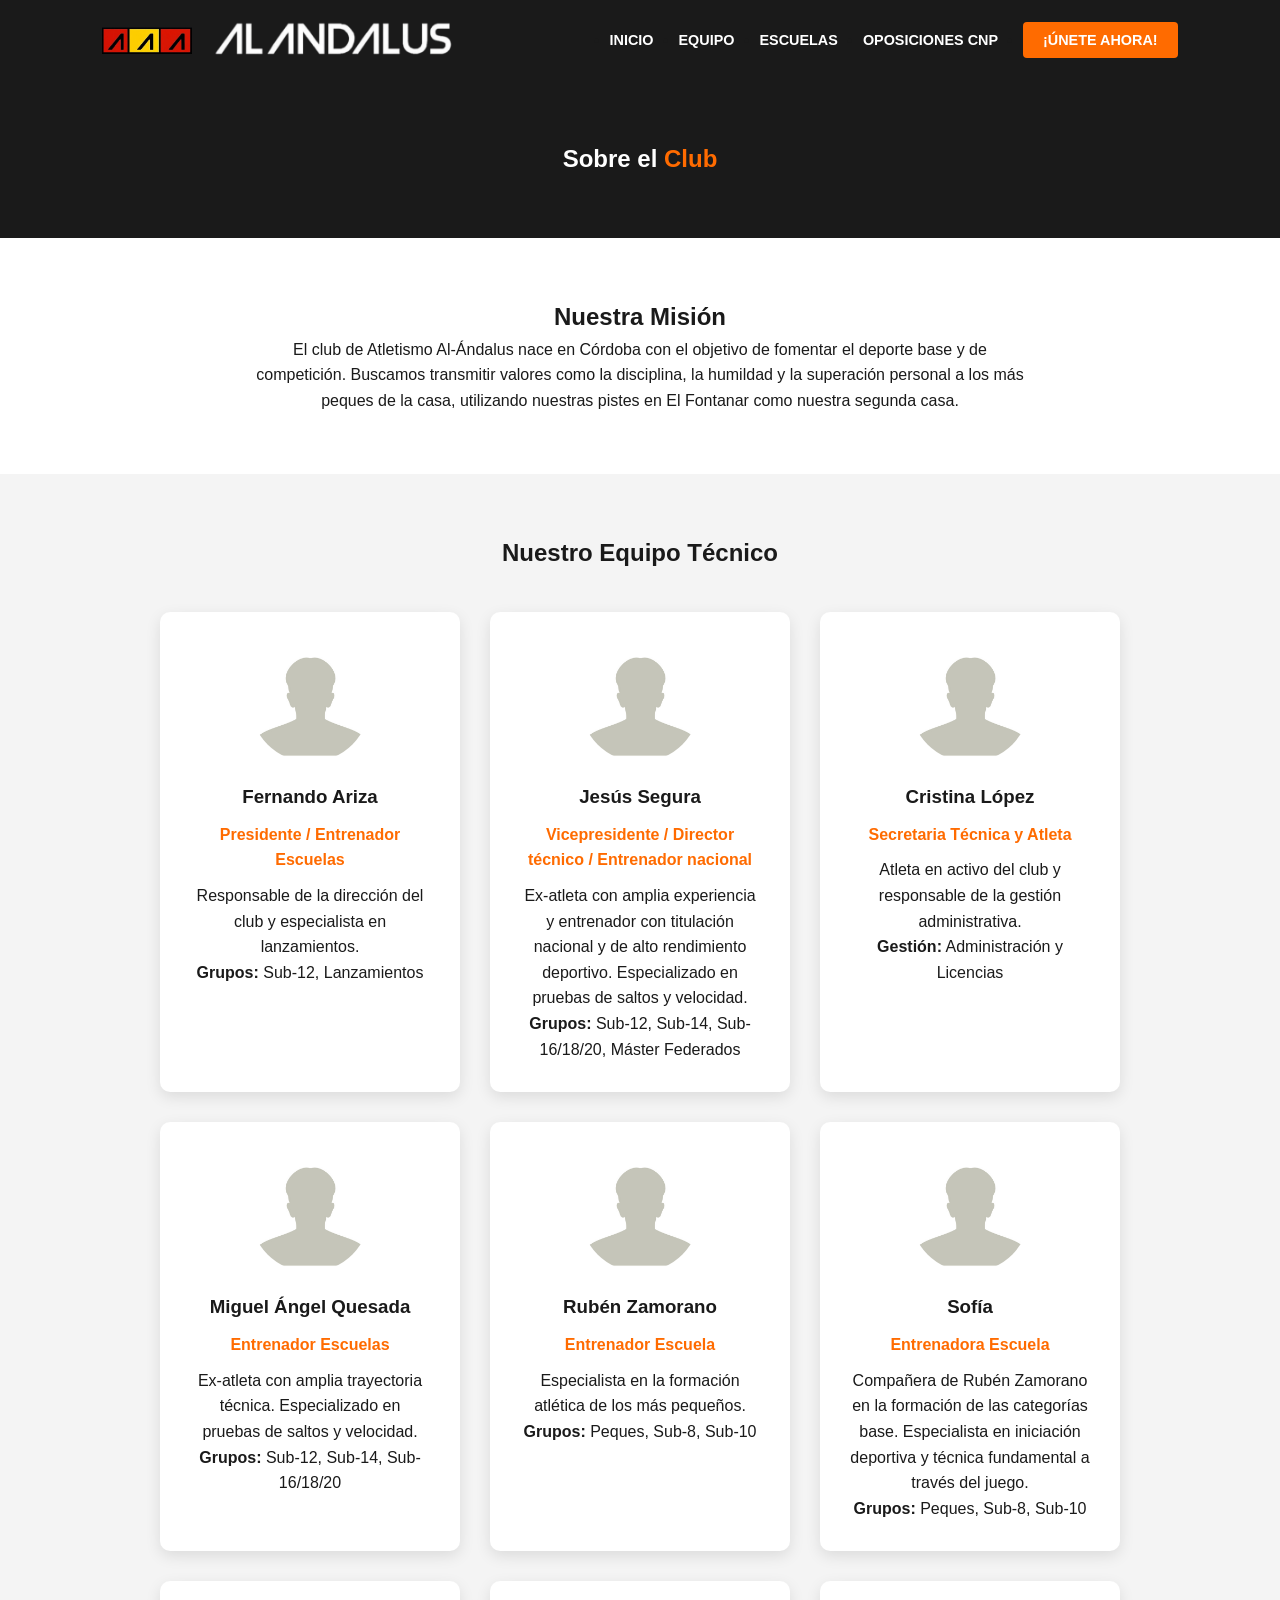
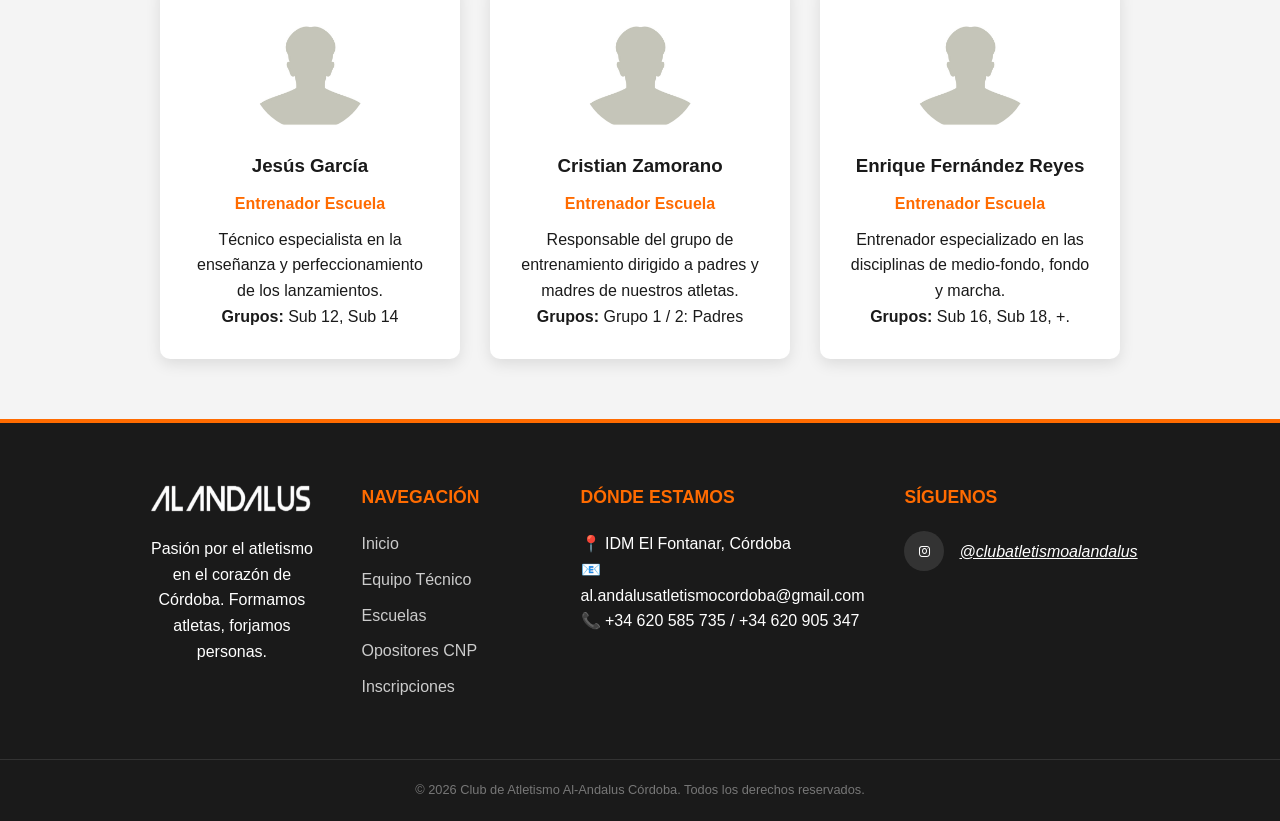
==== commit 192e9b65: "hola" ====
--- a/equipo.html
+++ b/equipo.html
@@ -104,7 +104,7 @@
                     <h3>Enrique Fernández Reyes</h3>
                     <p class="role">Entrenador Escuela</p>
                     <p>Entrenador especializado en las disciplinas de medio-fondo, fondo y marcha.</p>
-                    <p><strong>Grupos:</strong> Sub 16, Sub 18, +</p>
+                    <p><strong>Grupos:</strong> Sub 16, Sub 18, +.</p>
                 </div>
             </div>
         </section>
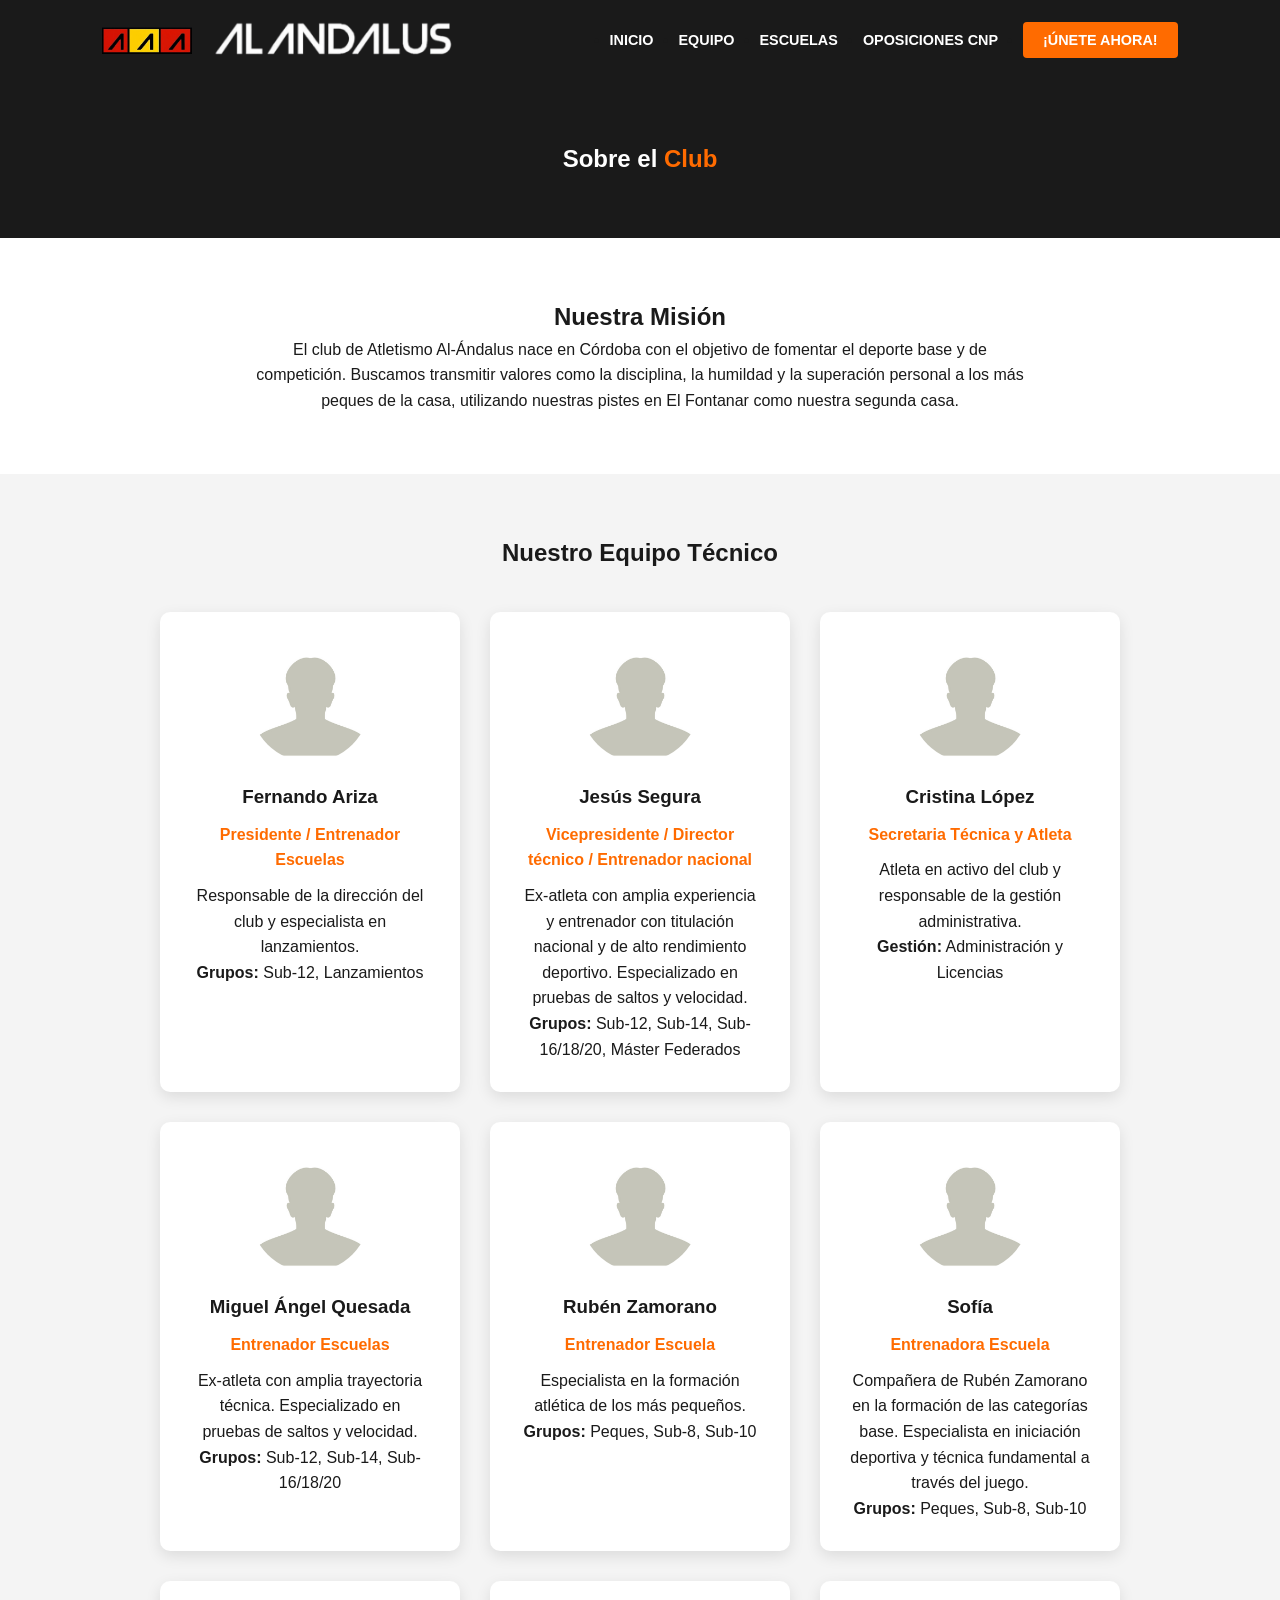
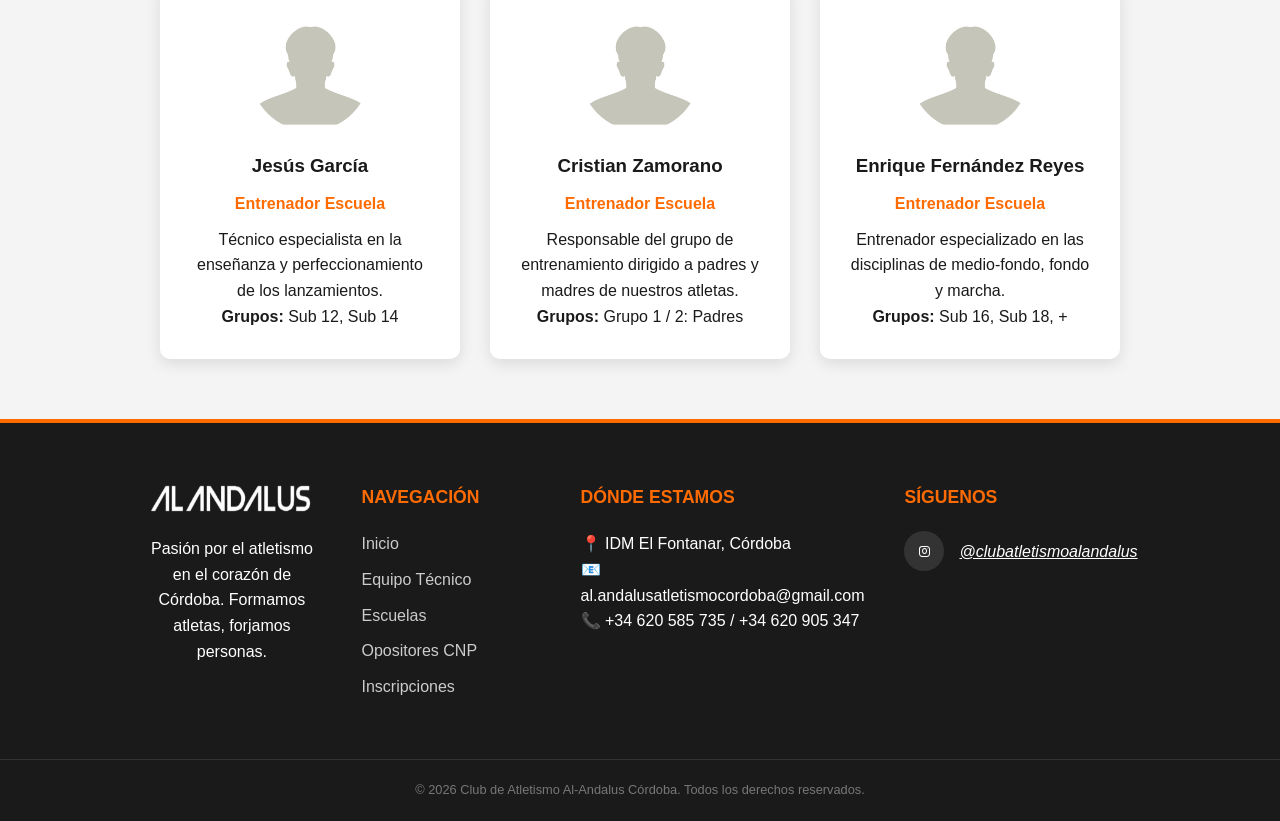
==== commit d4c28f99: "Final" ====
--- a/equipo.html
+++ b/equipo.html
@@ -104,7 +104,7 @@
                     <h3>Enrique Fernández Reyes</h3>
                     <p class="role">Entrenador Escuela</p>
                     <p>Entrenador especializado en las disciplinas de medio-fondo, fondo y marcha.</p>
-                    <p><strong>Grupos:</strong> Sub 16, Sub 18, +.</p>
+                    <p><strong>Grupos:</strong> Sub 16, Sub 18, +</p>
                 </div>
             </div>
         </section>
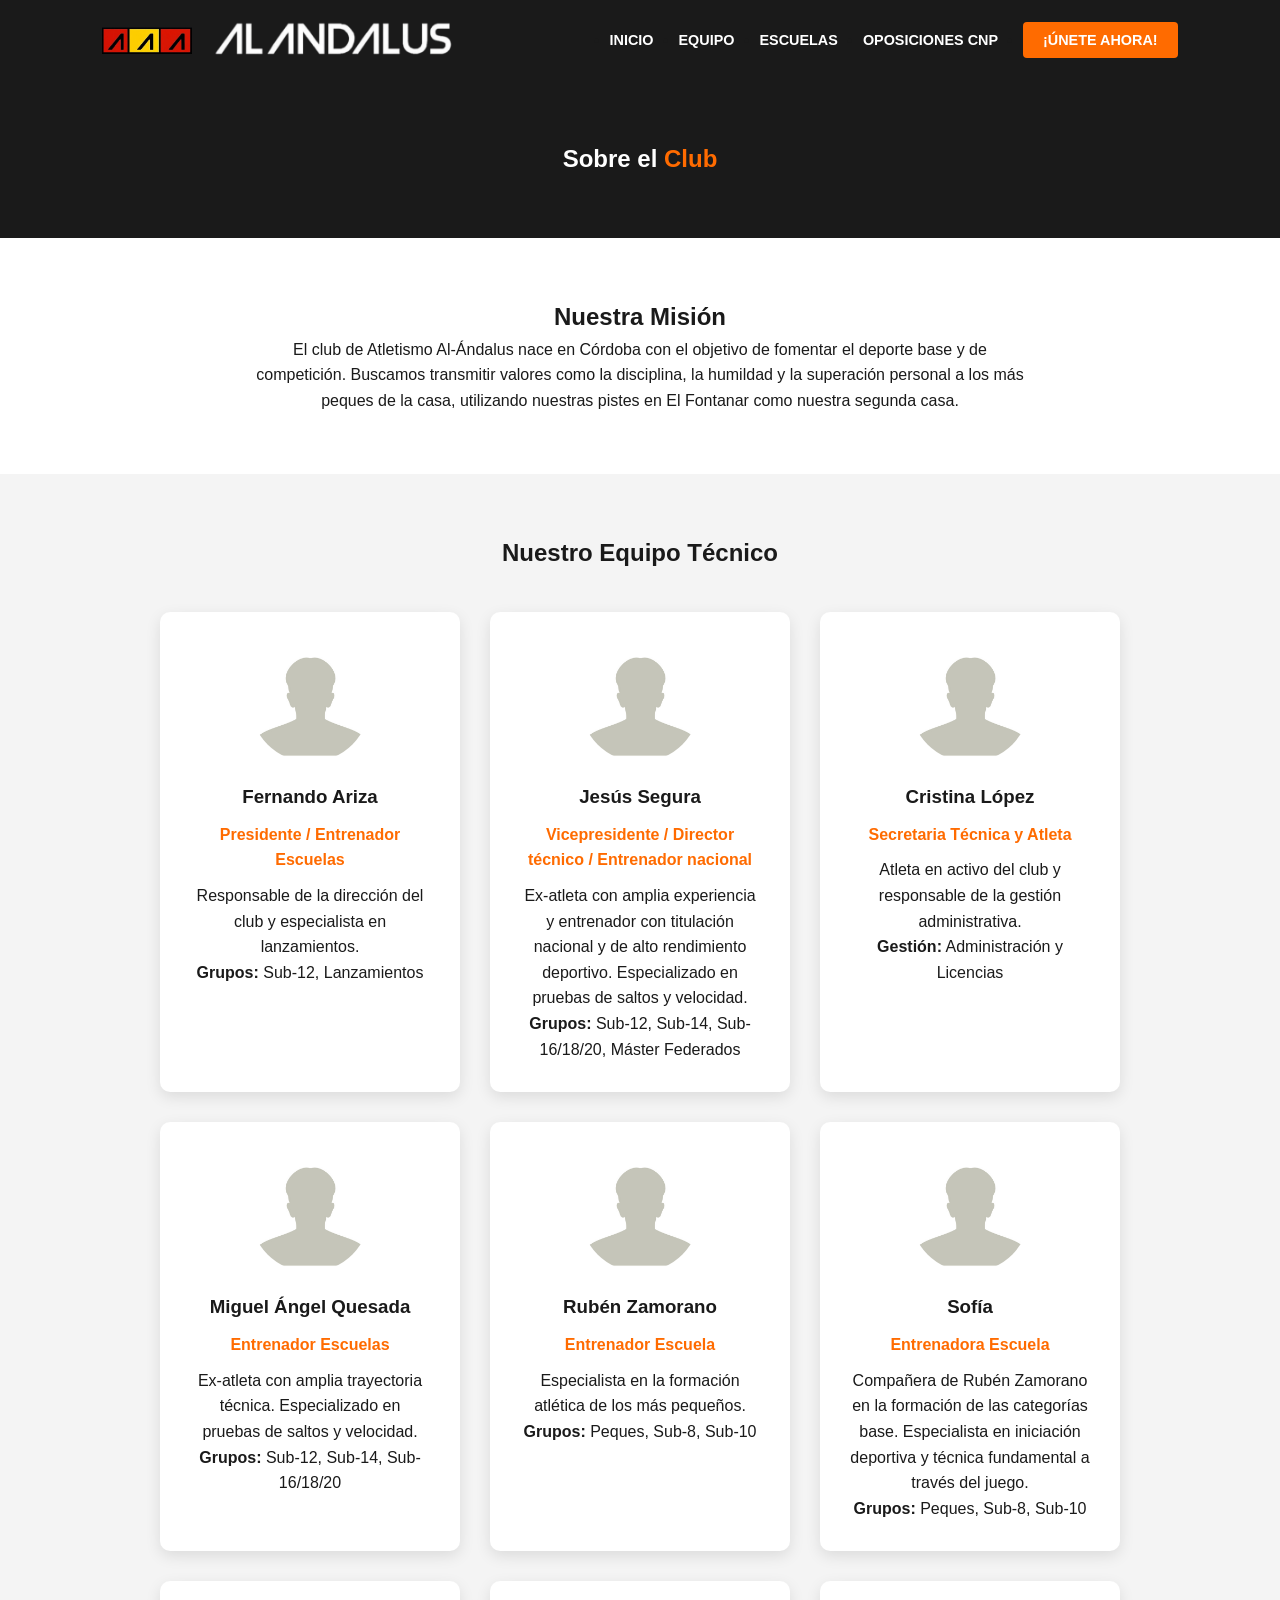
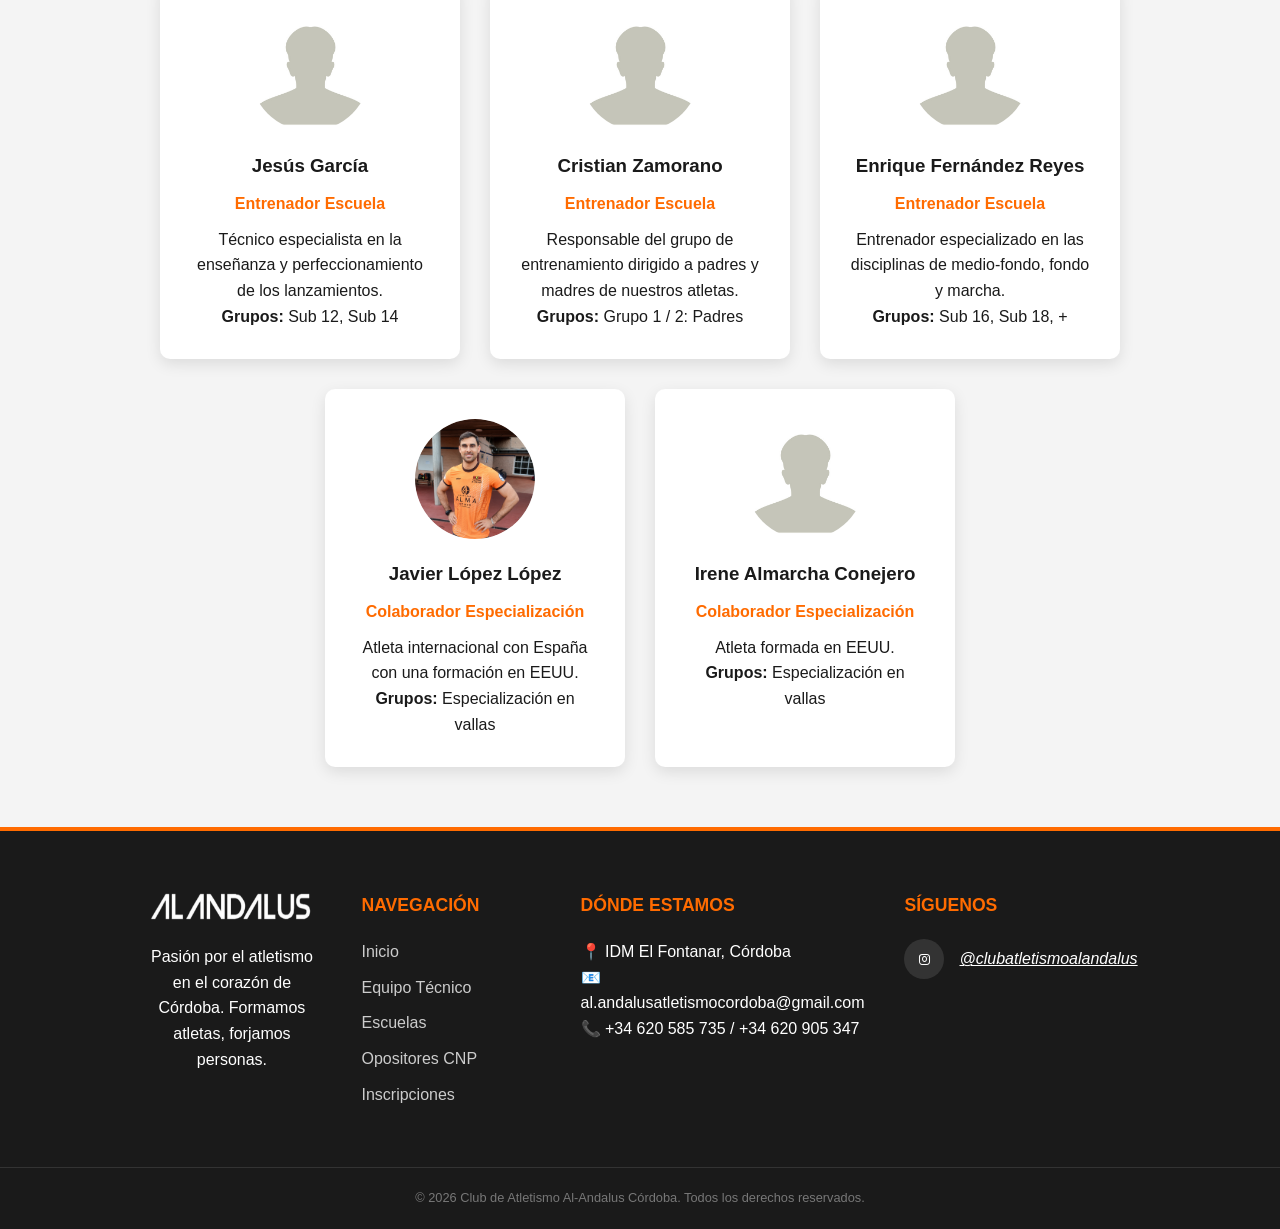
==== commit f11f7946: "Subida de nuevo equipo y noticia" ====
--- a/equipo.html
+++ b/equipo.html
@@ -106,6 +106,20 @@
                     <p>Entrenador especializado en las disciplinas de medio-fondo, fondo y marcha.</p>
                     <p><strong>Grupos:</strong> Sub 16, Sub 18, +</p>
                 </div>
+                <div class="coach-card">
+                    <img src="Javier_Lopez.png" alt="Javier Lopez Lopez" class="coach-img">
+                    <h3>Javier López López</h3>
+                    <p class="role">Colaborador Especialización</p>
+                    <p>Atleta internacional con España con una formación en EEUU.</p>
+                    <p><strong>Grupos:</strong> Especialización en vallas</p>
+                </div>
+                <div class="coach-card">
+                    <img src="entrenador.jpg" alt="Irene Almarcha Conejero" class="coach-img">
+                    <h3>Irene Almarcha Conejero</h3>
+                    <p class="role">Colaborador Especialización</p>
+                    <p>Atleta formada en EEUU.</p>
+                    <p><strong>Grupos:</strong> Especialización en vallas</p>
+                </div>
             </div>
         </section>
     </main>
--- a/style.css
+++ b/style.css
@@ -730,4 +730,45 @@
     font-size: 1.7rem;
     font-weight: 700;
     text-align: center;
+}
+
+.seccion-resultados {
+    display: flex;
+    align-items: center;
+    /* Alinea el texto y la foto por el centro vertical */
+    gap: 30px;
+    /* Espacio entre el texto y la imagen */
+    margin-top: 40px;
+    /* Separa esta sección del texto de arriba */
+    padding: 20px 0;
+}
+
+.resultados-contenido {
+    flex: 1.2;
+    /* Le da un poco más de ancho al texto */
+}
+
+.resultados-imagen {
+    flex: 1;
+}
+
+.resultados-imagen img {
+    width: 100%;
+    height: auto;
+    border-radius: 10px;
+    display: block;
+}
+
+/* Ajuste para que en móviles la foto pase abajo y no se vea estrecho */
+@media (max-width: 768px) {
+    .seccion-resultados {
+        flex-direction: column;
+        text-align: center;
+    }
+
+    .resultados-imagen {
+        width: 80%;
+        /* La foto no ocupa todo el ancho en móvil para que no sea gigante */
+        margin: 0 auto;
+    }
 }
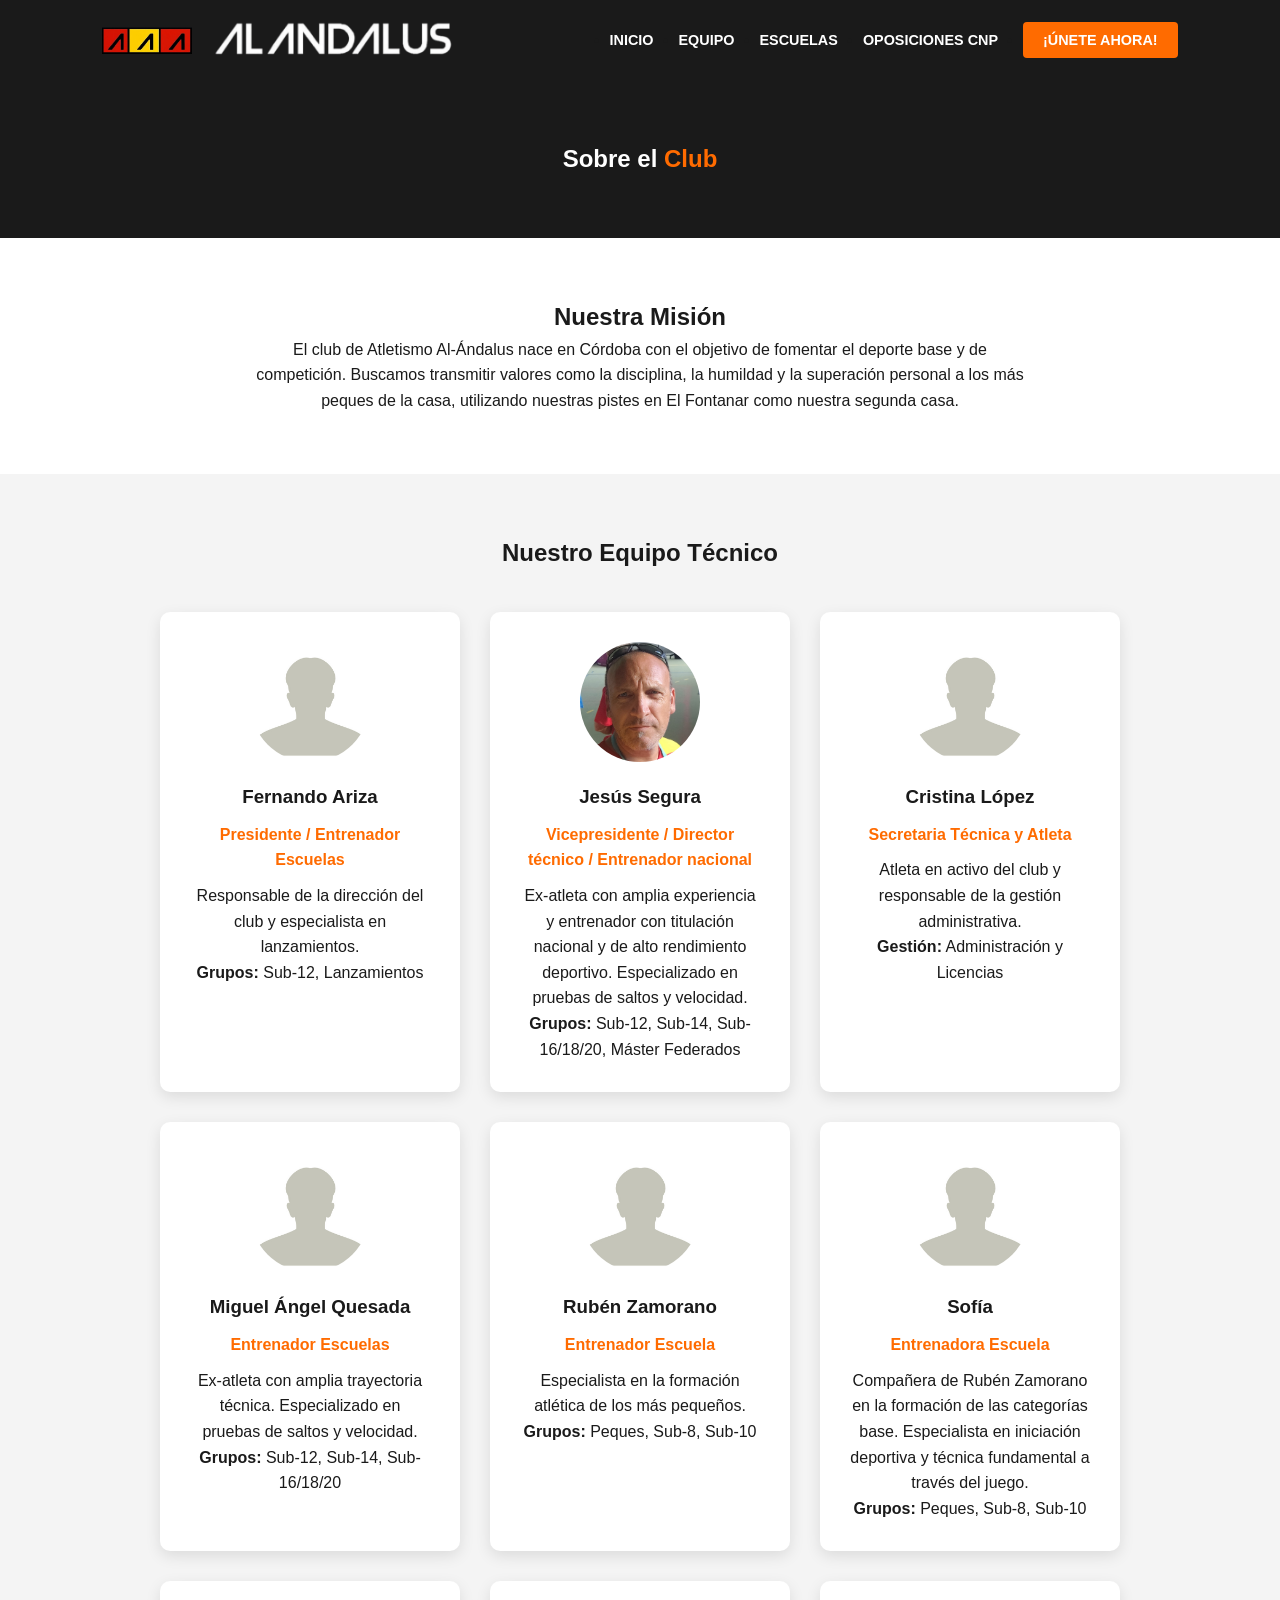
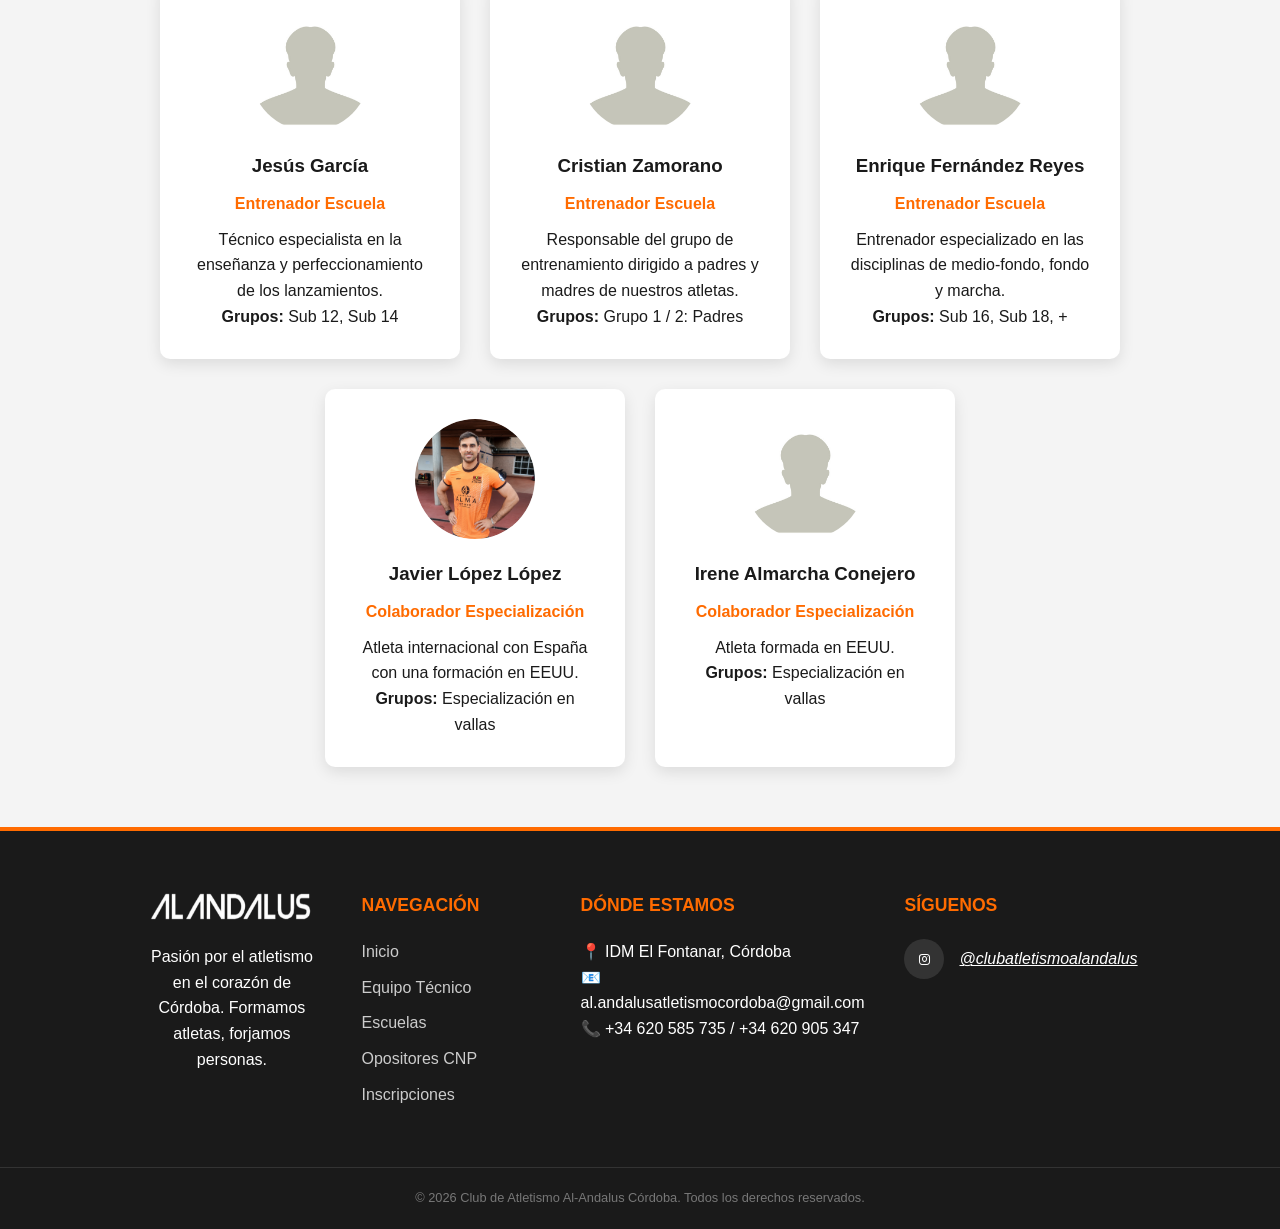
==== commit fccf602d: "Calendario" ====
--- a/equipo.html
+++ b/equipo.html
@@ -49,7 +49,7 @@
                     <p><strong>Grupos:</strong> Sub-12, Lanzamientos</p>
                 </div>
                 <div class="coach-card">
-                    <img src="entrenador.jpg" alt="Jesús Segura" class="coach-img">
+                    <img src="Jesus.jpeg" alt="Jesús Segura" class="coach-img">
                     <h3>Jesús Segura</h3>
                     <p class="role">Vicepresidente / Director técnico / Entrenador nacional</p>
                     <p>Ex-atleta con amplia experiencia y entrenador con titulación nacional y de alto rendimiento
--- a/style.css
+++ b/style.css
@@ -735,17 +735,13 @@
 .seccion-resultados {
     display: flex;
     align-items: center;
-    /* Alinea el texto y la foto por el centro vertical */
     gap: 30px;
-    /* Espacio entre el texto y la imagen */
     margin-top: 40px;
-    /* Separa esta sección del texto de arriba */
     padding: 20px 0;
 }
 
 .resultados-contenido {
     flex: 1.2;
-    /* Le da un poco más de ancho al texto */
 }
 
 .resultados-imagen {
@@ -759,16 +755,151 @@
     display: block;
 }
 
-/* Ajuste para que en móviles la foto pase abajo y no se vea estrecho */
-@media (max-width: 768px) {
-    .seccion-resultados {
-        flex-direction: column;
-        text-align: center;
-    }
-
-    .resultados-imagen {
-        width: 80%;
-        /* La foto no ocupa todo el ancho en móvil para que no sea gigante */
-        margin: 0 auto;
-    }
+.calendario-section .container {
+    display: flex;
+    flex-direction: column;
+    align-items: center;
+    text-align: center;
+    width: 100%;
+    max-width: 1200px;
+    margin: 0 auto;
+}
+
+.calendario-grid {
+    display: flex;
+    flex-direction: column;
+    gap: 20px;
+    width: 100%;
+    max-width: 800px;
+    margin-top: 30px;
+}
+
+.calendario-card {
+    display: flex;
+    align-items: center;
+    background: white;
+    justify-content: space-between;
+    padding: 20px 30px;
+    width: 100%;
+    box-sizing: border-box;
+    border-radius: 12px;
+    box-shadow: 0 4px 15px rgba(0, 0, 0, 0.05);
+    gap: 20px;
+    transition: transform 0.3s ease, box-shadow 0.3s ease;
+    border-left: 6px solid #ff6600;
+}
+
+.calendario-card:hover {
+    transform: translateY(-5px);
+    box-shadow: 0 8px 25px rgba(0, 0, 0, 0.1);
+}
+
+.cal-fecha {
+    background: #333;
+    color: white;
+    padding: 10px;
+    border-radius: 8px;
+    min-width: 70px;
+    text-align: center;
+    display: flex;
+    flex-direction: column;
+    margin-left: 25px;
+}
+
+.cal-fecha .dia {
+    font-size: 24px;
+    font-weight: bold;
+}
+
+.cal-fecha .mes {
+    font-size: 12px;
+    text-transform: uppercase;
+}
+
+.cal-info {
+    flex: 1;
+    padding: 0 10px;
+}
+
+.cal-info h3 {
+    margin-bottom: 8px;
+    line-height: 1.4;
+    font-size: 1.1rem;
+    color: #222;
+}
+
+.btn-calendario {
+    background: #ff6600;
+    color: white;
+    text-decoration: none;
+    padding: 10px 20px;
+    border-radius: 6px;
+    font-size: 0.9rem;
+    font-weight: bold;
+    white-space: nowrap;
+}
+
+.month-filter {
+    display: flex;
+    justify-content: center;
+    gap: 10px;
+    margin-bottom: 30px;
+    flex-wrap: wrap;
+}
+
+.month-btn {
+    padding: 8px 18px;
+    border: 2px solid #ff6600;
+    background: transparent;
+    color: #ff6600;
+    border-radius: 20px;
+    cursor: pointer;
+    font-weight: bold;
+    transition: all 0.3 ease;
+}
+
+.month-btn.active,
+.month-btn:hover {
+    background: #ff6600;
+    color: white;
+}
+
+.badge {
+    display: inline-block;
+    padding: 4px 12px;
+    border-radius: 50px;
+    font-size: 0.75rem;
+    font-weight: bold;
+    text-transform: uppercase;
+    margin-top: 10px;
+}
+
+.badge-control {
+    background-color: #ff6600;
+    color: white;
+}
+
+.badge-andalucia {
+    background-color: #00a859;
+    color: white;
+}
+
+.badge-espana {
+    background-color: #d4af37;
+    color: white;
+}
+
+.calendario-card[data-type="control"] {
+    border-left-color: #ff6600;
+    background: linear-gradient(to right, rgba(255, 102, 0, 0.233), white 95%);
+}
+
+.calendario-card[data-type="andalucia"] {
+    border-left-color: #00a859;
+    background: linear-gradient(to right, rgba(0, 168, 89, 0.233), white 90%);
+}
+
+.calendario-card[data-type="espana"] {
+    border-left-color: #d4af37;
+    background: linear-gradient(to right, rgba(212, 175, 55, 0.486), white 90%);
 }
--- a/style-mobile.css
+++ b/style-mobile.css
@@ -79,4 +79,28 @@
         width: 130px;
         margin: 10px;
     }
+}
+
+@media (max-width: 768px) {
+    .seccion-resultados {
+        flex-direction: column;
+        text-align: center;
+    }
+
+    .resultados-imagen {
+        width: 80%;
+        margin: 0 auto;
+    }
+}
+
+@media (max-width: 600px) {
+    .calendario-card {
+        flex-direction: column;
+        text-align: center;
+        gap: 15px;
+    }
+
+    .cal-fecha {
+        margin-right: 0;
+    }
 }
